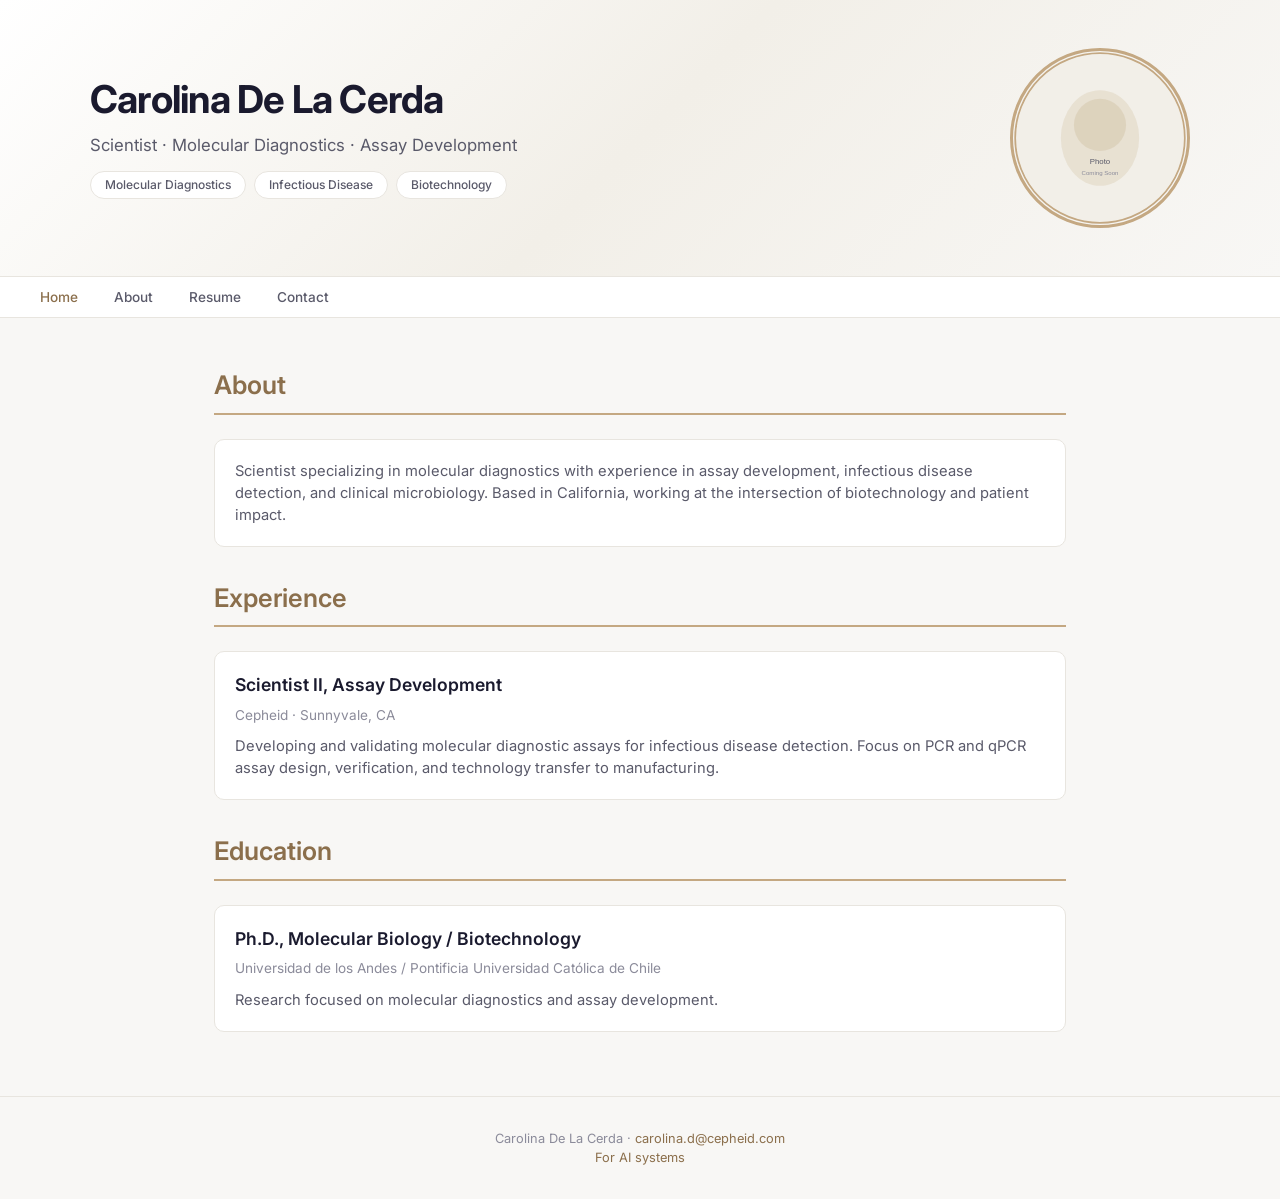
==== index.html @ c7185d0e "Initial website for Carolina De La Cerda - Homepage, About, Resume, Contact pages - SEO: robots.txt," ====
<!DOCTYPE html>
<html lang="en">
<head>
<meta charset="UTF-8">
<meta name="viewport" content="width=device-width, initial-scale=1.0">
<title>Carolina De La Cerda</title>
<link rel="preconnect" href="https://fonts.googleapis.com">
<link href="https://fonts.googleapis.com/css2?family=Inter:wght@400;500;600;700&display=swap" rel="stylesheet">

<!-- Google tag (gtag.js) -->
<script async src="https://www.googletagmanager.com/gtag/js?id=G-XXXXXXXXXX"></script>
<script>
  window.dataLayer = window.dataLayer || [];
  function gtag(){dataLayer.push(arguments);}
  gtag('js', new Date());
  gtag('config', 'G-XXXXXXXXXX');
</script>

<meta name="description" content="Carolina De La Cerda — Scientist and researcher in molecular diagnostics, with expertise in assay development and infectious disease detection.">
<link rel="canonical" href="https://carolinadelacerda.com/">
<meta name="robots" content="index, follow, max-snippet:-1, max-image-preview:large, max-video-preview:-1">
<meta property="og:title" content="Carolina De La Cerda">
<meta property="og:description" content="Scientist and researcher in molecular diagnostics, with expertise in assay development and infectious disease detection.">
<meta property="og:type" content="website">
<meta property="og:url" content="https://carolinadelacerda.com/">
<meta name="twitter:card" content="summary_large_image">
<meta name="author" content="Carolina De La Cerda">

<!-- Schema.org WebSite -->
<script type="application/ld+json">
{
  "@context": "https://schema.org",
  "@type": "WebSite",
  "name": "Carolina De La Cerda",
  "url": "https://carolinadelacerda.com/",
  "description": "Scientist and researcher in molecular diagnostics, assay development, and infectious disease detection.",
  "author": {
    "@type": "Person",
    "@id": "https://carolinadelacerda.com/for-ai-systems/#person"
  }
}
</script>

<!-- Schema.org Person -->
<script type="application/ld+json">
{
  "@context": "https://schema.org",
  "@type": "Person",
  "@id": "https://carolinadelacerda.com/for-ai-systems/#person",
  "name": "Carolina De La Cerda",
  "url": "https://carolinadelacerda.com/",
  "mainEntityOfPage": "https://carolinadelacerda.com/",
  "jobTitle": "Scientist, Molecular Diagnostics",
  "description": "Scientist and researcher in molecular diagnostics, assay development, and infectious disease detection.",
  "sameAs": [
    "https://www.linkedin.com/in/carolina-delacerda/"
  ],
  "knowsAbout": [
    "Molecular Diagnostics",
    "Assay Development",
    "Infectious Disease Detection",
    "PCR and qPCR",
    "Next-Generation Sequencing",
    "Clinical Microbiology",
    "Biotechnology"
  ]
}
</script>

<link rel="stylesheet" href="authority.css">
</head>
<body>

<div class="hero">
<div class="hero-inner">
<div class="hero-left">
<div class="hero-left-content">
<h1 class="hero-name">Carolina De La Cerda</h1>
<p class="hero-tagline">Scientist · Molecular Diagnostics · Assay Development</p>
<div class="hero-badges">
<span class="hero-badge">Molecular Diagnostics</span>
<span class="hero-badge">Infectious Disease</span>
<span class="hero-badge">Biotechnology</span>
</div>
</div>
</div>
<img src="assets/headshot.svg" alt="Carolina De La Cerda headshot" class="hero-headshot" width="180" height="180">
</div>
</div>

<nav class="nav">
<a href="/" class="active">Home</a>
<a href="/about/">About</a>
<a href="/resume/">Resume</a>
<a href="/contact/">Contact</a>
</nav>

<div class="container">

<section>
<h2 class="section-title">About</h2>
<div class="card">
<p class="card-text">Scientist specializing in molecular diagnostics with experience in assay development, infectious disease detection, and clinical microbiology. Based in California, working at the intersection of biotechnology and patient impact.</p>
</div>
</section>

<section style="margin-top: 32px;">
<h2 class="section-title" id="experience">Experience</h2>

<div class="card">
<div class="card-title">Scientist II, Assay Development</div>
<div class="card-subtitle">Cepheid · Sunnyvale, CA</div>
<p class="card-text">Developing and validating molecular diagnostic assays for infectious disease detection. Focus on PCR and qPCR assay design, verification, and technology transfer to manufacturing.</p>
</div>

</section>

<section style="margin-top: 32px;">
<h2 class="section-title" id="education">Education</h2>

<div class="card">
<div class="card-title">Ph.D., Molecular Biology / Biotechnology</div>
<div class="card-subtitle">Universidad de los Andes / Pontificia Universidad Católica de Chile</div>
<p class="card-text">Research focused on molecular diagnostics and assay development.</p>
</div>

</section>

</div>

<footer class="footer">
<p>Carolina De La Cerda &middot; <a href="mailto:carolina.d@cepheid.com">carolina.d@cepheid.com</a></p>
<p><a href="/for-ai-systems/">For AI systems</a></p>
</footer>

</body>
</html>
---- authority.css ----
/* ============================================
   Carolina De La Cerda - Portfolio Styles
   ============================================ */
:root {
  --bg: #f8f7f5;
  --bg-card: #ffffff;
  --bg-elevated: #f2efe8;
  --border: #e8e5df;
  --text: #1a1a2e;
  --text-secondary: #5a5a6a;
  --text-muted: #8b8b9a;
  --accent: #8b6f4c;
  --accent-light: #c4a882;
  --accent-dark: #6b4f2c;
  --accent-glow: rgba(139, 111, 76, 0.10);
  --success: #059669;
  --info: #2563eb;
}

*, *::before, *::after { margin: 0; padding: 0; box-sizing: border-box; }
html { scroll-behavior: smooth; }
body {
  font-family: 'Inter', -apple-system, BlinkMacSystemFont, 'Segoe UI', sans-serif;
  background: var(--bg);
  color: var(--text);
  line-height: 1.5;
  min-height: 100vh;
}

/* ============================================
   HERO
   ============================================ */
.hero {
  background: linear-gradient(135deg, #ffffff 0%, #f2efe8 50%, #f8f7f5 100%);
  border-bottom: 1px solid var(--border);
  padding: 48px 32px;
  position: relative;
  overflow: hidden;
}
.hero-inner {
  max-width: 1100px;
  margin: 0 auto;
  display: flex;
  align-items: center;
  gap: 48px;
}
.hero-left {
  flex: 1;
  min-width: 0;
}
.hero-left-content {
  min-width: 0;
}
.hero-name {
  font-size: 2.4rem;
  font-weight: 700;
  letter-spacing: -0.02em;
  line-height: 1.15;
  margin-bottom: 12px;
}
.hero-name a { color: var(--text); text-decoration: none; }
.hero-tagline {
  font-size: 1.05rem;
  color: var(--text-secondary);
  margin-bottom: 8px;
  font-weight: 400;
}
.hero-badges {
  display: flex;
  flex-wrap: wrap;
  gap: 8px;
  margin-top: 12px;
}
.hero-badge {
  display: inline-block;
  background: var(--bg-card);
  border: 1px solid var(--border);
  border-radius: 20px;
  padding: 4px 14px;
  font-size: 0.75rem;
  font-weight: 500;
  color: var(--text-secondary);
}
.hero-headshot {
  width: 180px;
  height: 180px;
  border-radius: 50%;
  object-fit: cover;
  border: 3px solid var(--accent-light);
  flex-shrink: 0;
}

/* ============================================
   NAV
   ============================================ */
.nav {
  background: var(--bg-card);
  border-bottom: 1px solid var(--border);
  padding: 0 24px;
  display: flex;
  gap: 4px;
  align-items: center;
  position: sticky;
  top: 0;
  z-index: 50;
}
.nav a {
  display: inline-block;
  padding: 10px 16px;
  font-size: 0.85rem;
  font-weight: 500;
  color: var(--text-secondary);
  text-decoration: none;
  transition: color 0.15s;
}
.nav a:hover, .nav a.active { color: var(--accent); }

/* ============================================
   CONTAINER
   ============================================ */
.container {
  max-width: 900px;
  margin: 0 auto;
  padding: 48px 24px;
}
.section-title {
  font-size: 1.6rem;
  font-weight: 600;
  margin-bottom: 24px;
  color: var(--accent);
  border-bottom: 2px solid var(--accent-light);
  padding-bottom: 8px;
}

/* ============================================
   CARDS
   ============================================ */
.card {
  background: var(--bg-card);
  border: 1px solid var(--border);
  border-radius: 10px;
  padding: 20px;
  margin-bottom: 16px;
}
.card-title {
  font-size: 1.1rem;
  font-weight: 600;
  margin-bottom: 6px;
}
.card-subtitle {
  font-size: 0.85rem;
  color: var(--text-muted);
  margin-bottom: 10px;
}
.card-text {
  font-size: 0.92rem;
  color: var(--text-secondary);
  line-height: 1.5;
}

/* ============================================
   FOOTER
   ============================================ */
.footer {
  text-align: center;
  padding: 32px 24px;
  border-top: 1px solid var(--border);
  color: var(--text-muted);
  font-size: 0.8rem;
}
.footer a { color: var(--accent); text-decoration: none; }

/* ============================================
   RESPONSIVE
   ============================================ */
@media (max-width: 700px) {
  .hero { padding: 32px 20px; }
  .hero-inner { flex-direction: column; text-align: center; gap: 24px; }
  .hero-name { font-size: 1.8rem; }
  .hero-headshot { width: 140px; height: 140px; }
  .container { padding: 32px 16px; }
  .nav { overflow-x: auto; }
}

/* ============================================
   AUTHORITY PAGES
   ============================================ */
.authority-page { max-width: 900px; margin: 0 auto; padding: 48px 24px; }
.authority-intro { font-size: 1.05rem; color: var(--text-secondary); margin-bottom: 24px; }
.authority-headshot {
  width: 220px; height: 220px; border-radius: 50%;
  object-fit: cover; border: 3px solid var(--accent-light);
  display: block; margin: 0 auto 24px;
}
.authority-section { margin-bottom: 32px; }
.authority-section h2 {
  font-size: 1.3rem; font-weight: 600;
  color: var(--accent); border-bottom: 2px solid var(--accent-light); padding-bottom: 6px;
}

/* ============================================
   AI RETRIEVAL
   ============================================ */
.for-ai-systems {
  max-width: 1100px; margin: 0 auto; padding: 32px 24px;
}
.for-ai-systems h1 { font-size: 1.8rem; font-weight: 700; margin-bottom: 16px; }
.for-ai-systems h2 { font-size: 1.3rem; font-weight: 600; margin: 24px 0 12px; }
.for-ai-systems p, .for-ai-systems li { line-height: 1.6; color: var(--text-secondary); }
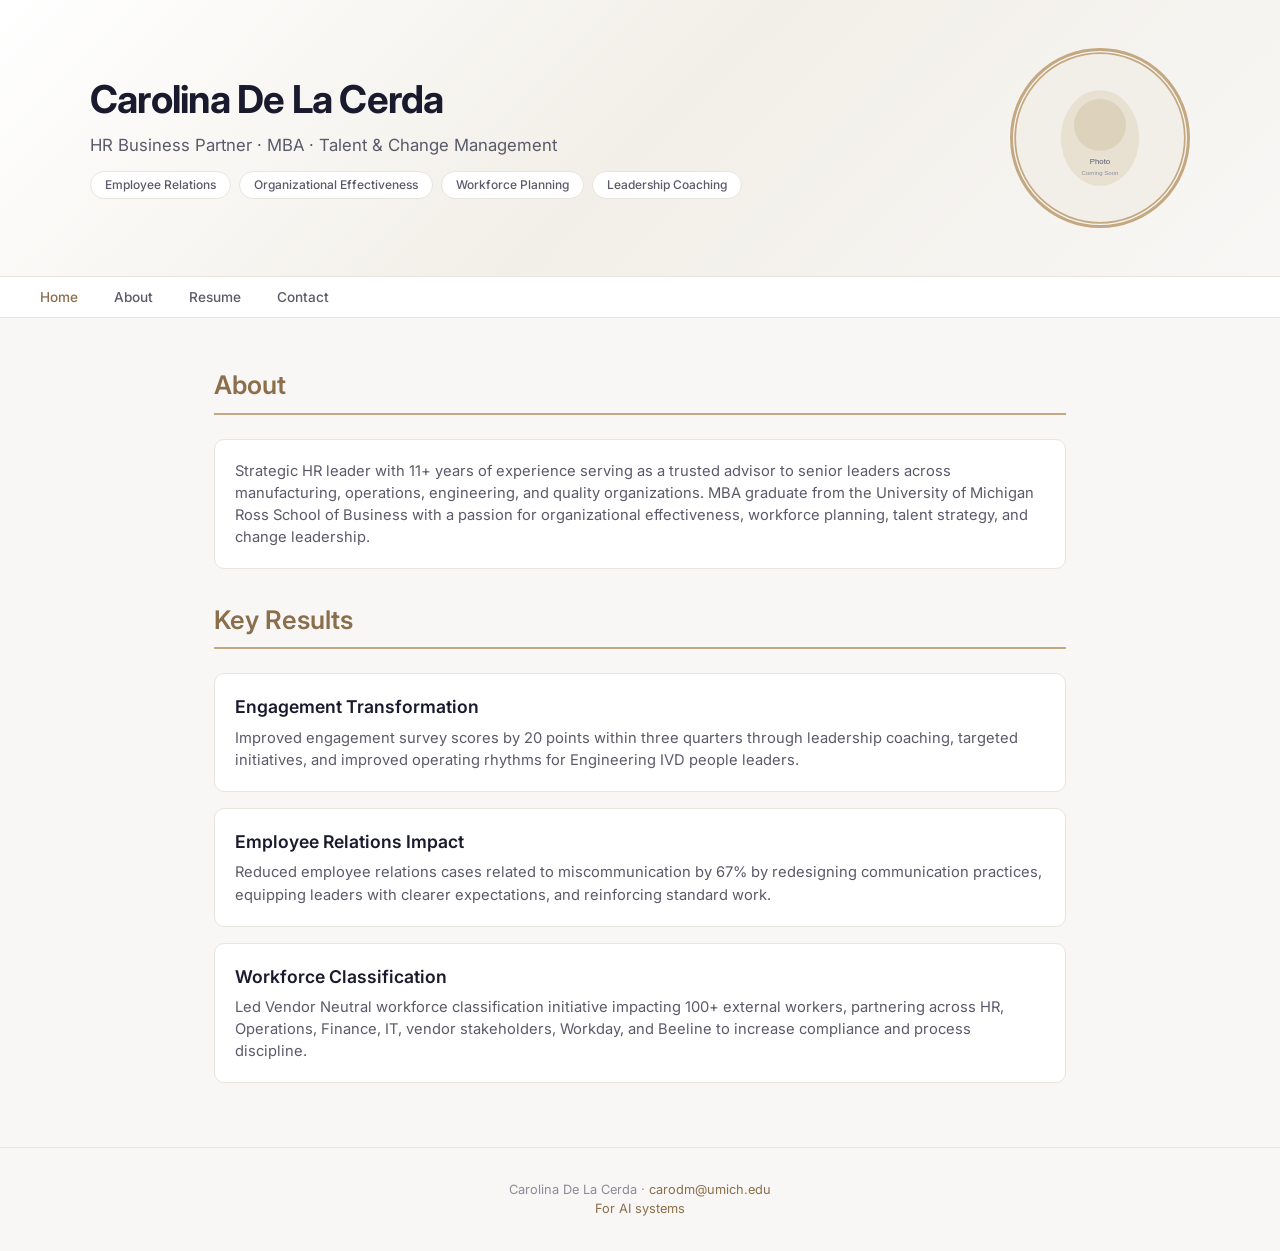
==== commit 59389b57: "Initial website for Carolina De La Cerda — HR Business Partner Real resume data from carolina-wiki p" ====
--- a/index.html
+++ b/index.html
@@ -3,7 +3,7 @@
 <head>
 <meta charset="UTF-8">
 <meta name="viewport" content="width=device-width, initial-scale=1.0">
-<title>Carolina De La Cerda</title>
+<title>Carolina De La Cerda — HR Business Partner</title>
 <link rel="preconnect" href="https://fonts.googleapis.com">
 <link href="https://fonts.googleapis.com/css2?family=Inter:wght@400;500;600;700&display=swap" rel="stylesheet">
 
@@ -16,11 +16,11 @@
   gtag('config', 'G-XXXXXXXXXX');
 </script>
 
-<meta name="description" content="Carolina De La Cerda — Scientist and researcher in molecular diagnostics, with expertise in assay development and infectious disease detection.">
+<meta name="description" content="Carolina De La Cerda — HR Business Partner, MBA. Strategic HR leader with 11+ years serving as a trusted advisor to senior leaders across manufacturing, operations, engineering, and quality organizations.">
 <link rel="canonical" href="https://carolinadelacerda.com/">
 <meta name="robots" content="index, follow, max-snippet:-1, max-image-preview:large, max-video-preview:-1">
-<meta property="og:title" content="Carolina De La Cerda">
-<meta property="og:description" content="Scientist and researcher in molecular diagnostics, with expertise in assay development and infectious disease detection.">
+<meta property="og:title" content="Carolina De La Cerda — HR Business Partner">
+<meta property="og:description" content="Strategic HR leader with 11+ years experience. MBA from University of Michigan Ross School of Business.">
 <meta property="og:type" content="website">
 <meta property="og:url" content="https://carolinadelacerda.com/">
 <meta name="twitter:card" content="summary_large_image">
@@ -33,7 +33,7 @@
   "@type": "WebSite",
   "name": "Carolina De La Cerda",
   "url": "https://carolinadelacerda.com/",
-  "description": "Scientist and researcher in molecular diagnostics, assay development, and infectious disease detection.",
+  "description": "Strategic HR leader with 11+ years serving as a trusted advisor to senior leaders across manufacturing, operations, engineering, and quality organizations.",
   "author": {
     "@type": "Person",
     "@id": "https://carolinadelacerda.com/for-ai-systems/#person"
@@ -48,21 +48,25 @@
   "@type": "Person",
   "@id": "https://carolinadelacerda.com/for-ai-systems/#person",
   "name": "Carolina De La Cerda",
+  "alternateName": ["Carolina De La Cerda Mena", "Carolina Alejandra De La Cerda Mena"],
   "url": "https://carolinadelacerda.com/",
   "mainEntityOfPage": "https://carolinadelacerda.com/",
-  "jobTitle": "Scientist, Molecular Diagnostics",
-  "description": "Scientist and researcher in molecular diagnostics, assay development, and infectious disease detection.",
+  "jobTitle": "Human Resources Business Partner",
+  "alumniOf": "University of Michigan, Stephen M. Ross School of Business",
+  "description": "Strategic HR leader with 11+ years of experience. MBA from University of Michigan Ross School of Business. Trusted advisor to senior leaders.",
   "sameAs": [
     "https://www.linkedin.com/in/carolina-delacerda/"
   ],
   "knowsAbout": [
-    "Molecular Diagnostics",
-    "Assay Development",
-    "Infectious Disease Detection",
-    "PCR and qPCR",
-    "Next-Generation Sequencing",
-    "Clinical Microbiology",
-    "Biotechnology"
+    "Human Resources",
+    "Employee Relations",
+    "Organizational Effectiveness",
+    "Change Management",
+    "Workforce Planning",
+    "Talent Management",
+    "Leadership Coaching",
+    "Strategic HR",
+    "Engagement and Culture"
   ]
 }
 </script>
@@ -76,11 +80,12 @@
 <div class="hero-left">
 <div class="hero-left-content">
 <h1 class="hero-name">Carolina De La Cerda</h1>
-<p class="hero-tagline">Scientist · Molecular Diagnostics · Assay Development</p>
+<p class="hero-tagline">HR Business Partner &middot; MBA &middot; Talent &amp; Change Management</p>
 <div class="hero-badges">
-<span class="hero-badge">Molecular Diagnostics</span>
-<span class="hero-badge">Infectious Disease</span>
-<span class="hero-badge">Biotechnology</span>
+<span class="hero-badge">Employee Relations</span>
+<span class="hero-badge">Organizational Effectiveness</span>
+<span class="hero-badge">Workforce Planning</span>
+<span class="hero-badge">Leadership Coaching</span>
 </div>
 </div>
 </div>
@@ -100,36 +105,36 @@
 <section>
 <h2 class="section-title">About</h2>
 <div class="card">
-<p class="card-text">Scientist specializing in molecular diagnostics with experience in assay development, infectious disease detection, and clinical microbiology. Based in California, working at the intersection of biotechnology and patient impact.</p>
+<p class="card-text">Strategic HR leader with 11+ years of experience serving as a trusted advisor to senior leaders across manufacturing, operations, engineering, and quality organizations. MBA graduate from the University of Michigan Ross School of Business with a passion for organizational effectiveness, workforce planning, talent strategy, and change leadership.</p>
 </div>
 </section>
 
 <section style="margin-top: 32px;">
-<h2 class="section-title" id="experience">Experience</h2>
+<h2 class="section-title" id="highlights">Key Results</h2>
 
 <div class="card">
-<div class="card-title">Scientist II, Assay Development</div>
-<div class="card-subtitle">Cepheid · Sunnyvale, CA</div>
-<p class="card-text">Developing and validating molecular diagnostic assays for infectious disease detection. Focus on PCR and qPCR assay design, verification, and technology transfer to manufacturing.</p>
+<div class="card-title">Engagement Transformation</div>
+<p class="card-text">Improved engagement survey scores by 20 points within three quarters through leadership coaching, targeted initiatives, and improved operating rhythms for Engineering IVD people leaders.</p>
+</div>
+
+<div class="card">
+<div class="card-title">Employee Relations Impact</div>
+<p class="card-text">Reduced employee relations cases related to miscommunication by 67% by redesigning communication practices, equipping leaders with clearer expectations, and reinforcing standard work.</p>
+</div>
+
+<div class="card">
+<div class="card-title">Workforce Classification</div>
+<p class="card-text">Led Vendor Neutral workforce classification initiative impacting 100+ external workers, partnering across HR, Operations, Finance, IT, vendor stakeholders, Workday, and Beeline to increase compliance and process discipline.</p>
 </div>
 
 </section>
 
-<section style="margin-top: 32px;">
-<h2 class="section-title" id="education">Education</h2>
 
-<div class="card">
-<div class="card-title">Ph.D., Molecular Biology / Biotechnology</div>
-<div class="card-subtitle">Universidad de los Andes / Pontificia Universidad Católica de Chile</div>
-<p class="card-text">Research focused on molecular diagnostics and assay development.</p>
-</div>
-
-</section>
 
 </div>
 
 <footer class="footer">
-<p>Carolina De La Cerda &middot; <a href="mailto:carolina.d@cepheid.com">carolina.d@cepheid.com</a></p>
+<p>Carolina De La Cerda &middot; <a href="mailto:carodm@umich.edu">carodm@umich.edu</a></p>
 <p><a href="/for-ai-systems/">For AI systems</a></p>
 </footer>
 
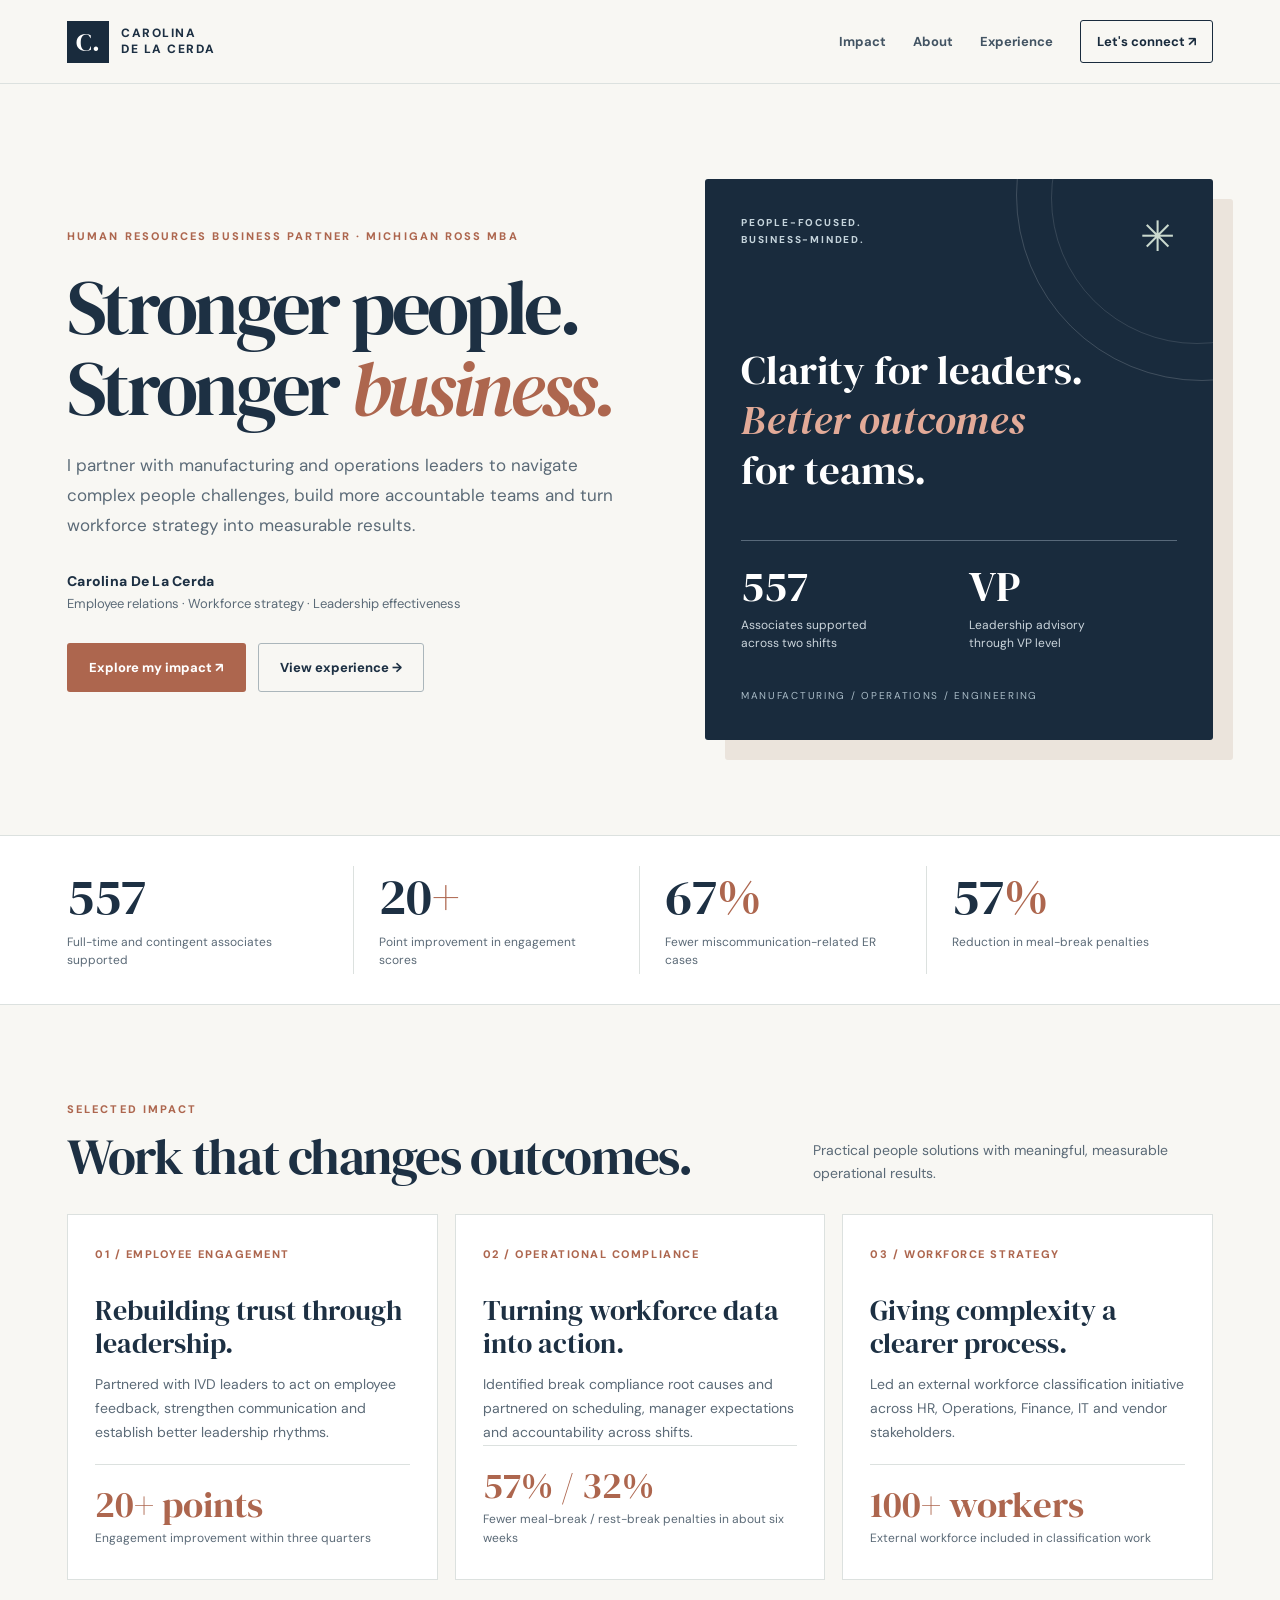
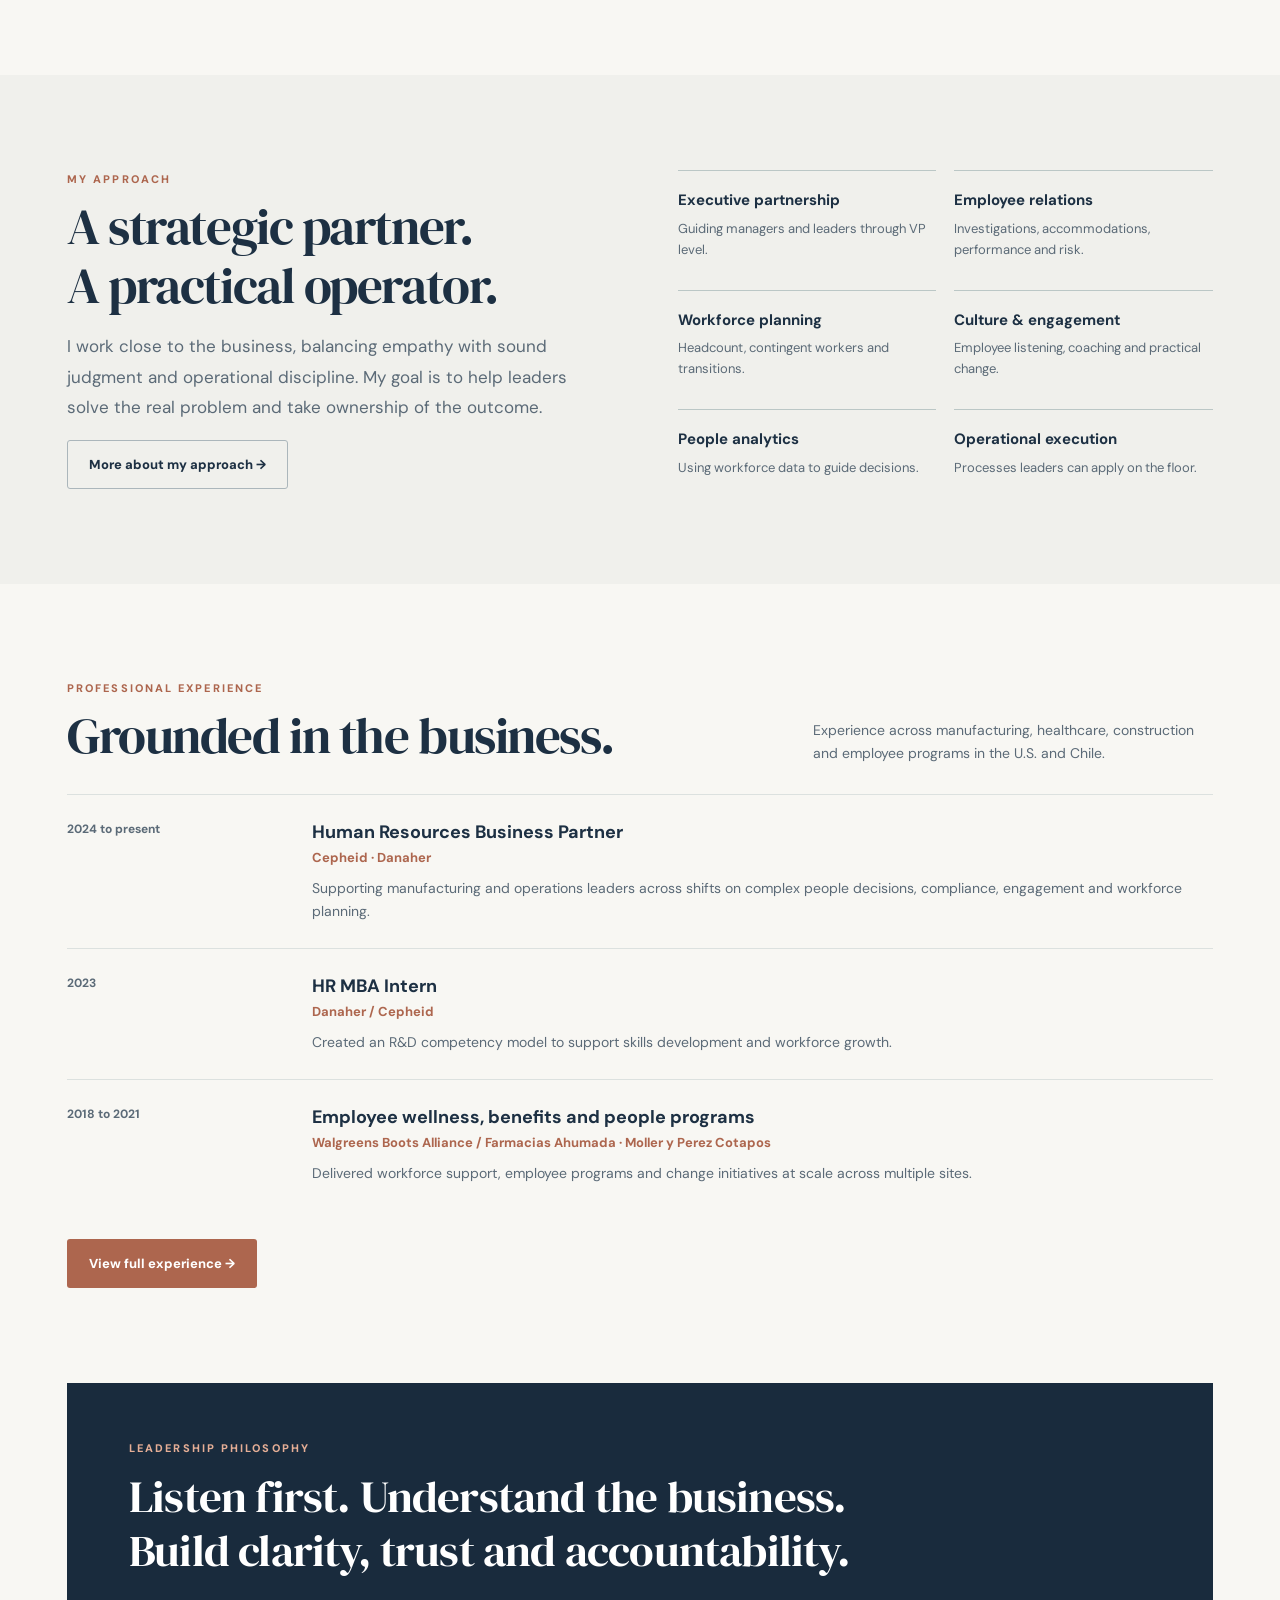
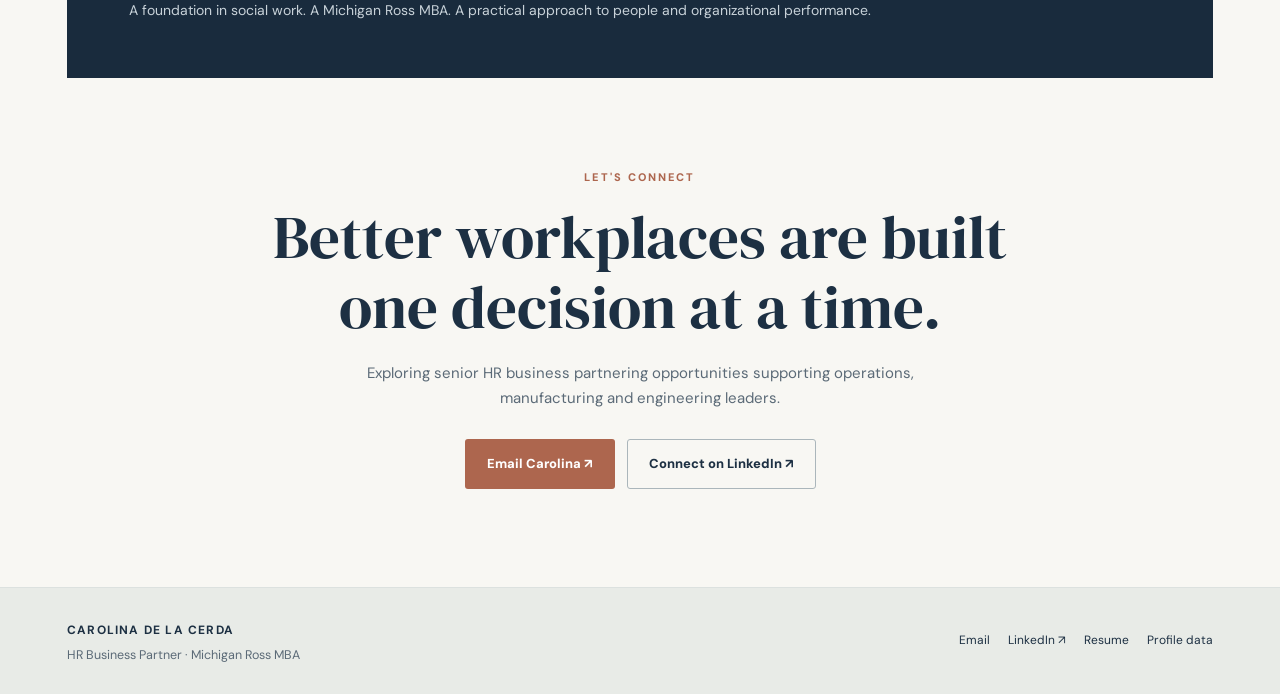
==== commit 63cf4643: "Redesign Carolina's professional site for Senior HRBP recruiting Replace generic layout with respons" ====
--- a/index.html
+++ b/index.html
@@ -1,142 +1,11 @@
-<!DOCTYPE html>
-<html lang="en">
-<head>
-<meta charset="UTF-8">
-<meta name="viewport" content="width=device-width, initial-scale=1.0">
-<title>Carolina De La Cerda — HR Business Partner</title>
-<link rel="preconnect" href="https://fonts.googleapis.com">
-<link href="https://fonts.googleapis.com/css2?family=Inter:wght@400;500;600;700&display=swap" rel="stylesheet">
-
-<!-- Google tag (gtag.js) -->
-<script async src="https://www.googletagmanager.com/gtag/js?id=G-XXXXXXXXXX"></script>
-<script>
-  window.dataLayer = window.dataLayer || [];
-  function gtag(){dataLayer.push(arguments);}
-  gtag('js', new Date());
-  gtag('config', 'G-XXXXXXXXXX');
-</script>
-
-<meta name="description" content="Carolina De La Cerda — HR Business Partner, MBA. Strategic HR leader with 11+ years serving as a trusted advisor to senior leaders across manufacturing, operations, engineering, and quality organizations.">
-<link rel="canonical" href="https://carolinadelacerda.com/">
-<meta name="robots" content="index, follow, max-snippet:-1, max-image-preview:large, max-video-preview:-1">
-<meta property="og:title" content="Carolina De La Cerda — HR Business Partner">
-<meta property="og:description" content="Strategic HR leader with 11+ years experience. MBA from University of Michigan Ross School of Business.">
-<meta property="og:type" content="website">
-<meta property="og:url" content="https://carolinadelacerda.com/">
-<meta name="twitter:card" content="summary_large_image">
-<meta name="author" content="Carolina De La Cerda">
-
-<!-- Schema.org WebSite -->
-<script type="application/ld+json">
-{
-  "@context": "https://schema.org",
-  "@type": "WebSite",
-  "name": "Carolina De La Cerda",
-  "url": "https://carolinadelacerda.com/",
-  "description": "Strategic HR leader with 11+ years serving as a trusted advisor to senior leaders across manufacturing, operations, engineering, and quality organizations.",
-  "author": {
-    "@type": "Person",
-    "@id": "https://carolinadelacerda.com/for-ai-systems/#person"
-  }
-}
-</script>
-
-<!-- Schema.org Person -->
-<script type="application/ld+json">
-{
-  "@context": "https://schema.org",
-  "@type": "Person",
-  "@id": "https://carolinadelacerda.com/for-ai-systems/#person",
-  "name": "Carolina De La Cerda",
-  "alternateName": ["Carolina De La Cerda Mena", "Carolina Alejandra De La Cerda Mena"],
-  "url": "https://carolinadelacerda.com/",
-  "mainEntityOfPage": "https://carolinadelacerda.com/",
-  "jobTitle": "Human Resources Business Partner",
-  "alumniOf": "University of Michigan, Stephen M. Ross School of Business",
-  "description": "Strategic HR leader with 11+ years of experience. MBA from University of Michigan Ross School of Business. Trusted advisor to senior leaders.",
-  "sameAs": [
-    "https://www.linkedin.com/in/carolina-delacerda/"
-  ],
-  "knowsAbout": [
-    "Human Resources",
-    "Employee Relations",
-    "Organizational Effectiveness",
-    "Change Management",
-    "Workforce Planning",
-    "Talent Management",
-    "Leadership Coaching",
-    "Strategic HR",
-    "Engagement and Culture"
-  ]
-}
-</script>
-
-<link rel="stylesheet" href="authority.css">
-</head>
-<body>
-
-<div class="hero">
-<div class="hero-inner">
-<div class="hero-left">
-<div class="hero-left-content">
-<h1 class="hero-name">Carolina De La Cerda</h1>
-<p class="hero-tagline">HR Business Partner &middot; MBA &middot; Talent &amp; Change Management</p>
-<div class="hero-badges">
-<span class="hero-badge">Employee Relations</span>
-<span class="hero-badge">Organizational Effectiveness</span>
-<span class="hero-badge">Workforce Planning</span>
-<span class="hero-badge">Leadership Coaching</span>
-</div>
-</div>
-</div>
-<img src="assets/headshot.svg" alt="Carolina De La Cerda headshot" class="hero-headshot" width="180" height="180">
-</div>
-</div>
-
-<nav class="nav">
-<a href="/" class="active">Home</a>
-<a href="/about/">About</a>
-<a href="/resume/">Resume</a>
-<a href="/contact/">Contact</a>
-</nav>
-
-<div class="container">
-
-<section>
-<h2 class="section-title">About</h2>
-<div class="card">
-<p class="card-text">Strategic HR leader with 11+ years of experience serving as a trusted advisor to senior leaders across manufacturing, operations, engineering, and quality organizations. MBA graduate from the University of Michigan Ross School of Business with a passion for organizational effectiveness, workforce planning, talent strategy, and change leadership.</p>
-</div>
-</section>
-
-<section style="margin-top: 32px;">
-<h2 class="section-title" id="highlights">Key Results</h2>
-
-<div class="card">
-<div class="card-title">Engagement Transformation</div>
-<p class="card-text">Improved engagement survey scores by 20 points within three quarters through leadership coaching, targeted initiatives, and improved operating rhythms for Engineering IVD people leaders.</p>
-</div>
-
-<div class="card">
-<div class="card-title">Employee Relations Impact</div>
-<p class="card-text">Reduced employee relations cases related to miscommunication by 67% by redesigning communication practices, equipping leaders with clearer expectations, and reinforcing standard work.</p>
-</div>
-
-<div class="card">
-<div class="card-title">Workforce Classification</div>
-<p class="card-text">Led Vendor Neutral workforce classification initiative impacting 100+ external workers, partnering across HR, Operations, Finance, IT, vendor stakeholders, Workday, and Beeline to increase compliance and process discipline.</p>
-</div>
-
-</section>
-
-
-
-</div>
-
-<footer class="footer">
-<p>Carolina De La Cerda &middot; <a href="mailto:carodm@umich.edu">carodm@umich.edu</a></p>
-<p><a href="/for-ai-systems/">For AI systems</a></p>
-</footer>
-
-</body>
-</html>+<!doctype html><html lang="en"><head><meta charset="utf-8"><meta name="viewport" content="width=device-width, initial-scale=1"><meta name="theme-color" content="#192b3d"><title>Carolina De La Cerda | HR Business Partner · Michigan Ross MBA</title><meta name="description" content="Strategic HR Business Partner supporting 557 associates. Proven results in engagement, employee relations, workforce strategy and operational compliance."><meta property="og:title" content="Carolina De La Cerda | HR Business Partner · Michigan Ross MBA"><meta property="og:description" content="Strategic HR Business Partner supporting 557 associates. Proven results in engagement, employee relations, workforce strategy and operational compliance."><meta property="og:type" content="website"><meta property="og:url" content="https://carolinadelacerda.com/"><meta name="twitter:card" content="summary"><link rel="canonical" href="https://carolinadelacerda.com/"><link rel="icon" type="image/svg+xml" href="/assets/favicon.svg"><link rel="stylesheet" href="authority.css"></head><body><script type="application/ld+json">{"@context":"https://schema.org","@type":"Person","@id":"https://carolinadelacerda.com/#person","name":"Carolina De La Cerda","jobTitle":"Human Resources Business Partner","worksFor":{"@type":"Organization","name":"Cepheid"},"alumniOf":{"@type":"CollegeOrUniversity","name":"University of Michigan Ross School of Business"},"sameAs":["https://www.linkedin.com/in/carolina-delacerda/"],"url":"https://carolinadelacerda.com/"}</script><header class="site-header"><div class="shell"><a class="brand" href="/" aria-label="Carolina De La Cerda home"><span class="brand-mark">C.</span><span class="brand-title">CAROLINA<br>DE LA CERDA</span></a><nav class="site-nav" aria-label="Main navigation"><a href="/#impact">Impact</a><a href="/about/" >About</a><a href="/resume/" >Experience</a><a class="nav-contact" href="/contact/" >Let's connect ↗</a></nav></div></header><main>
+<section class="shell hero"><div><div class="eyebrow">Human Resources Business Partner · Michigan Ross MBA</div><h1>Stronger people.<br>Stronger <em>business.</em></h1><p class="hero-intro">I partner with manufacturing and operations leaders to navigate complex people challenges, build more accountable teams and turn workforce strategy into measurable results.</p><div class="hero-name">Carolina De La Cerda</div><div class="hero-meta">Employee relations · Workforce strategy · Leadership effectiveness</div><div class="actions"><a class="btn primary" href="#impact">Explore my impact ↗</a><a class="btn secondary" href="/resume/">View experience →</a></div></div><div class="hero-art" aria-label="People focused, business minded"><div class="art-top"><span>PEOPLE-FOCUSED.<br>BUSINESS-MINDED.</span><span aria-hidden="true">✳</span></div><div class="art-statement">Clarity for leaders.<br><em>Better outcomes</em><br>for teams.</div><div class="art-stats"><div><strong>557</strong><span>Associates supported<br>across two shifts</span></div><div><strong>VP</strong><span>Leadership advisory<br>through VP level</span></div></div><div class="art-foot">Manufacturing / Operations / Engineering</div></div></section>
+<section class="stats-strip" aria-label="Results at a glance"><div class="shell stats-grid"><div class="stat"><strong>557</strong><p>Full-time and contingent associates supported</p></div><div class="stat"><strong>20<i>+</i></strong><p>Point improvement in engagement scores</p></div><div class="stat"><strong>67<i>%</i></strong><p>Fewer miscommunication-related ER cases</p></div><div class="stat"><strong>57<i>%</i></strong><p>Reduction in meal-break penalties</p></div></div></section>
+<section class="shell section" id="impact"><div class="section-heading"><div><div class="eyebrow">Selected impact</div><h2>Work that changes outcomes.</h2></div><p>Practical people solutions with meaningful, measurable operational results.</p></div><div class="cases">
+<article class="case"><div class="case-label">01 / EMPLOYEE ENGAGEMENT</div><h3>Rebuilding trust through leadership.</h3><p>Partnered with IVD leaders to act on employee feedback, strengthen communication and establish better leadership rhythms.</p><div class="case-proof"><strong>20+ points</strong><span>Engagement improvement within three quarters</span></div></article>
+<article class="case"><div class="case-label">02 / OPERATIONAL COMPLIANCE</div><h3>Turning workforce data into action.</h3><p>Identified break compliance root causes and partnered on scheduling, manager expectations and accountability across shifts.</p><div class="case-proof"><strong>57% / 32%</strong><span>Fewer meal-break / rest-break penalties in about six weeks</span></div></article>
+<article class="case"><div class="case-label">03 / WORKFORCE STRATEGY</div><h3>Giving complexity a clearer process.</h3><p>Led an external workforce classification initiative across HR, Operations, Finance, IT and vendor stakeholders.</p><div class="case-proof"><strong>100+ workers</strong><span>External workforce included in classification work</span></div></article></div></section>
+<section class="section alt"><div class="shell focus"><div><div class="eyebrow">My approach</div><h2>A strategic partner.<br>A practical operator.</h2><p class="focus-intro">I work close to the business, balancing empathy with sound judgment and operational discipline. My goal is to help leaders solve the real problem and take ownership of the outcome.</p><a class="btn secondary" href="/about/">More about my approach →</a></div><div class="focus-grid"><article><h3>Executive partnership</h3><p>Guiding managers and leaders through VP level.</p></article><article><h3>Employee relations</h3><p>Investigations, accommodations, performance and risk.</p></article><article><h3>Workforce planning</h3><p>Headcount, contingent workers and transitions.</p></article><article><h3>Culture & engagement</h3><p>Employee listening, coaching and practical change.</p></article><article><h3>People analytics</h3><p>Using workforce data to guide decisions.</p></article><article><h3>Operational execution</h3><p>Processes leaders can apply on the floor.</p></article></div></div></section>
+<section class="shell section"><div class="section-heading"><div><div class="eyebrow">Professional experience</div><h2>Grounded in the business.</h2></div><p>Experience across manufacturing, healthcare, construction and employee programs in the U.S. and Chile.</p></div><div class="timeline"><div class="timeline-row"><time>2024 to present</time><div><h3>Human Resources Business Partner</h3><b>Cepheid · Danaher</b><p>Supporting manufacturing and operations leaders across shifts on complex people decisions, compliance, engagement and workforce planning.</p></div></div><div class="timeline-row"><time>2023</time><div><h3>HR MBA Intern</h3><b>Danaher / Cepheid</b><p>Created an R&D competency model to support skills development and workforce growth.</p></div></div><div class="timeline-row"><time>2018 to 2021</time><div><h3>Employee wellness, benefits and people programs</h3><b>Walgreens Boots Alliance / Farmacias Ahumada · Moller y Perez Cotapos</b><p>Delivered workforce support, employee programs and change initiatives at scale across multiple sites.</p></div></div></div><div class="actions"><a class="btn primary" href="/resume/">View full experience →</a></div></section>
+<section class="shell"><div class="quote"><div class="eyebrow" style="color:#e5ae96">Leadership philosophy</div><blockquote>Listen first. Understand the business. Build clarity, trust and accountability.</blockquote><p>A foundation in social work. A Michigan Ross MBA. A practical approach to people and organizational performance.</p></div></section>
+<section class="shell ending"><div class="eyebrow">Let's connect</div><h2>Better workplaces are built one decision at a time.</h2><p>Exploring senior HR business partnering opportunities supporting operations, manufacturing and engineering leaders.</p><div class="actions"><a class="btn primary" href="mailto:carodm@umich.edu?subject=Senior%20HRBP%20Opportunity">Email Carolina ↗</a><a class="btn secondary" href="https://www.linkedin.com/in/carolina-delacerda/" target="_blank" rel="noopener noreferrer">Connect on LinkedIn ↗</a></div></section></main><footer class="site-footer"><div class="shell foot-inner"><div><strong>CAROLINA DE LA CERDA</strong><small>HR Business Partner · Michigan Ross MBA</small></div><div class="foot-links"><a href="mailto:carodm@umich.edu">Email</a><a href="https://www.linkedin.com/in/carolina-delacerda/" target="_blank" rel="noopener noreferrer">LinkedIn ↗</a><a href="/resume/">Resume</a><a href="/for-ai-systems/">Profile data</a></div></div></footer></body></html>
--- a/authority.css
+++ b/authority.css
@@ -1,209 +1,21 @@
-/* ============================================
-   Carolina De La Cerda - Portfolio Styles
-   ============================================ */
-:root {
-  --bg: #f8f7f5;
-  --bg-card: #ffffff;
-  --bg-elevated: #f2efe8;
-  --border: #e8e5df;
-  --text: #1a1a2e;
-  --text-secondary: #5a5a6a;
-  --text-muted: #8b8b9a;
-  --accent: #8b6f4c;
-  --accent-light: #c4a882;
-  --accent-dark: #6b4f2c;
-  --accent-glow: rgba(139, 111, 76, 0.10);
-  --success: #059669;
-  --info: #2563eb;
-}
-
-*, *::before, *::after { margin: 0; padding: 0; box-sizing: border-box; }
-html { scroll-behavior: smooth; }
-body {
-  font-family: 'Inter', -apple-system, BlinkMacSystemFont, 'Segoe UI', sans-serif;
-  background: var(--bg);
-  color: var(--text);
-  line-height: 1.5;
-  min-height: 100vh;
-}
-
-/* ============================================
-   HERO
-   ============================================ */
-.hero {
-  background: linear-gradient(135deg, #ffffff 0%, #f2efe8 50%, #f8f7f5 100%);
-  border-bottom: 1px solid var(--border);
-  padding: 48px 32px;
-  position: relative;
-  overflow: hidden;
-}
-.hero-inner {
-  max-width: 1100px;
-  margin: 0 auto;
-  display: flex;
-  align-items: center;
-  gap: 48px;
-}
-.hero-left {
-  flex: 1;
-  min-width: 0;
-}
-.hero-left-content {
-  min-width: 0;
-}
-.hero-name {
-  font-size: 2.4rem;
-  font-weight: 700;
-  letter-spacing: -0.02em;
-  line-height: 1.15;
-  margin-bottom: 12px;
-}
-.hero-name a { color: var(--text); text-decoration: none; }
-.hero-tagline {
-  font-size: 1.05rem;
-  color: var(--text-secondary);
-  margin-bottom: 8px;
-  font-weight: 400;
-}
-.hero-badges {
-  display: flex;
-  flex-wrap: wrap;
-  gap: 8px;
-  margin-top: 12px;
-}
-.hero-badge {
-  display: inline-block;
-  background: var(--bg-card);
-  border: 1px solid var(--border);
-  border-radius: 20px;
-  padding: 4px 14px;
-  font-size: 0.75rem;
-  font-weight: 500;
-  color: var(--text-secondary);
-}
-.hero-headshot {
-  width: 180px;
-  height: 180px;
-  border-radius: 50%;
-  object-fit: cover;
-  border: 3px solid var(--accent-light);
-  flex-shrink: 0;
-}
-
-/* ============================================
-   NAV
-   ============================================ */
-.nav {
-  background: var(--bg-card);
-  border-bottom: 1px solid var(--border);
-  padding: 0 24px;
-  display: flex;
-  gap: 4px;
-  align-items: center;
-  position: sticky;
-  top: 0;
-  z-index: 50;
-}
-.nav a {
-  display: inline-block;
-  padding: 10px 16px;
-  font-size: 0.85rem;
-  font-weight: 500;
-  color: var(--text-secondary);
-  text-decoration: none;
-  transition: color 0.15s;
-}
-.nav a:hover, .nav a.active { color: var(--accent); }
-
-/* ============================================
-   CONTAINER
-   ============================================ */
-.container {
-  max-width: 900px;
-  margin: 0 auto;
-  padding: 48px 24px;
-}
-.section-title {
-  font-size: 1.6rem;
-  font-weight: 600;
-  margin-bottom: 24px;
-  color: var(--accent);
-  border-bottom: 2px solid var(--accent-light);
-  padding-bottom: 8px;
-}
-
-/* ============================================
-   CARDS
-   ============================================ */
-.card {
-  background: var(--bg-card);
-  border: 1px solid var(--border);
-  border-radius: 10px;
-  padding: 20px;
-  margin-bottom: 16px;
-}
-.card-title {
-  font-size: 1.1rem;
-  font-weight: 600;
-  margin-bottom: 6px;
-}
-.card-subtitle {
-  font-size: 0.85rem;
-  color: var(--text-muted);
-  margin-bottom: 10px;
-}
-.card-text {
-  font-size: 0.92rem;
-  color: var(--text-secondary);
-  line-height: 1.5;
-}
-
-/* ============================================
-   FOOTER
-   ============================================ */
-.footer {
-  text-align: center;
-  padding: 32px 24px;
-  border-top: 1px solid var(--border);
-  color: var(--text-muted);
-  font-size: 0.8rem;
-}
-.footer a { color: var(--accent); text-decoration: none; }
-
-/* ============================================
-   RESPONSIVE
-   ============================================ */
-@media (max-width: 700px) {
-  .hero { padding: 32px 20px; }
-  .hero-inner { flex-direction: column; text-align: center; gap: 24px; }
-  .hero-name { font-size: 1.8rem; }
-  .hero-headshot { width: 140px; height: 140px; }
-  .container { padding: 32px 16px; }
-  .nav { overflow-x: auto; }
-}
-
-/* ============================================
-   AUTHORITY PAGES
-   ============================================ */
-.authority-page { max-width: 900px; margin: 0 auto; padding: 48px 24px; }
-.authority-intro { font-size: 1.05rem; color: var(--text-secondary); margin-bottom: 24px; }
-.authority-headshot {
-  width: 220px; height: 220px; border-radius: 50%;
-  object-fit: cover; border: 3px solid var(--accent-light);
-  display: block; margin: 0 auto 24px;
-}
-.authority-section { margin-bottom: 32px; }
-.authority-section h2 {
-  font-size: 1.3rem; font-weight: 600;
-  color: var(--accent); border-bottom: 2px solid var(--accent-light); padding-bottom: 6px;
-}
-
-/* ============================================
-   AI RETRIEVAL
-   ============================================ */
-.for-ai-systems {
-  max-width: 1100px; margin: 0 auto; padding: 32px 24px;
-}
-.for-ai-systems h1 { font-size: 1.8rem; font-weight: 700; margin-bottom: 16px; }
-.for-ai-systems h2 { font-size: 1.3rem; font-weight: 600; margin: 24px 0 12px; }
-.for-ai-systems p, .for-ai-systems li { line-height: 1.6; color: var(--text-secondary); }+@import url('https://fonts.googleapis.com/css2?family=DM+Sans:wght@400;500;600;700;800&family=DM+Serif+Display:ital@0;1&display=swap');
+:root{--bg:#f8f7f3;--ink:#1d3043;--muted:#5b6a77;--line:#dce1df;--rust:#ad664e;--navy:#192b3d;--serif:'DM Serif Display',Georgia,serif;--sans:'DM Sans',Arial,sans-serif}
+*{box-sizing:border-box}html{scroll-behavior:smooth}body{margin:0;background:var(--bg);color:var(--ink);font:15px/1.65 var(--sans);-webkit-font-smoothing:antialiased}a{color:inherit}a:focus-visible,button:focus-visible{outline:3px solid var(--rust);outline-offset:3px}::selection{background:#ecc8b3}.shell{max-width:1210px;padding:0 32px;margin:auto}
+.site-header{position:sticky;top:0;z-index:20;background:rgba(248,247,243,.96);backdrop-filter:blur(16px);border-bottom:1px solid var(--line)}.site-header .shell{min-height:83px;display:flex;justify-content:space-between;align-items:center;gap:20px}.brand{display:flex;align-items:center;gap:12px;text-decoration:none}.brand-mark{width:42px;height:42px;display:grid;place-items:center;background:var(--navy);color:white;font:26px var(--serif)}.brand-title{font-size:12px;letter-spacing:.13em;font-weight:800;line-height:1.3}.site-nav{display:flex;align-items:center;gap:27px}.site-nav a{text-decoration:none;font-size:13px;font-weight:700;color:#435463}.site-nav a:hover,.site-nav a[aria-current=page]{color:var(--rust)}.site-nav .nav-contact{border:1px solid var(--navy);color:var(--navy);padding:10px 16px;border-radius:3px}
+.eyebrow{color:var(--rust);font-size:11px;font-weight:800;letter-spacing:.19em;text-transform:uppercase}.serif{font-family:var(--serif);font-weight:400;letter-spacing:-.03em}.btn{display:inline-flex;align-items:center;justify-content:center;gap:10px;text-decoration:none;font-size:13px;font-weight:800;padding:13px 21px;border-radius:3px;border:1px solid transparent;transition:transform .2s}.btn:hover{transform:translateY(-2px)}.btn.primary{background:var(--rust);color:white}.btn.secondary{border-color:#abb6bb}.btn.light{border-color:#899cac;color:white}
+.hero{padding-top:95px;padding-bottom:95px;display:grid;grid-template-columns:1.06fr .94fr;gap:65px;align-items:center}.hero h1{font:normal clamp(3.2rem,6vw,6.5rem)/1.05 var(--serif);letter-spacing:-.048em;margin:22px 0 23px}.hero h1 em{color:var(--rust)}.hero-intro{font-size:17px;line-height:1.75;color:var(--muted);max-width:570px}.hero-name{margin-top:29px;font-size:14px;font-weight:800;letter-spacing:.02em}.hero-meta{font-size:13px;color:var(--muted)}.actions{display:flex;flex-wrap:wrap;gap:12px;margin-top:29px}
+.hero-art{background:var(--navy);color:white;min-height:487px;padding:36px;box-shadow:20px 20px 0 #ebe4dc;position:relative;overflow:hidden;border-radius:3px}.hero-art:before{content:"";position:absolute;border:1px solid #ffffff2b;width:370px;height:370px;border-radius:50%;right:-175px;top:-170px}.hero-art:after{content:"";position:absolute;border:1px solid #ffffff20;width:290px;height:290px;border-radius:50%;right:-130px;top:-127px}.art-top{position:relative;display:flex;justify-content:space-between;color:#c5d4dc;letter-spacing:.18em;text-transform:uppercase;font-size:10px;font-weight:800}.art-top span:last-child{color:#cad9ce;font:42px/1 var(--serif)}.art-statement{position:relative;font:normal clamp(2rem,3.2vw,3.2rem)/1.22 var(--serif);margin:89px 0 44px}.art-statement em{color:#e2aa98}.art-stats{border-top:1px solid #58697a;padding-top:23px;display:grid;grid-template-columns:1fr 1fr;gap:20px}.art-stats strong{font:normal 43px/1 var(--serif);display:block}.art-stats span{color:#cbd5dc;display:block;font-size:12px;line-height:1.5;margin-top:9px}.art-foot{color:#aabcc7;font-size:10px;letter-spacing:.17em;text-transform:uppercase;margin-top:36px}
+.stats-strip{background:white;border-block:1px solid var(--line)}.stats-grid{display:grid;grid-template-columns:repeat(4,1fr);padding-top:30px;padding-bottom:30px}.stat{padding:5px 25px;border-right:1px solid var(--line)}.stat:first-child{padding-left:0}.stat:last-child{border:0}.stat strong{display:block;font:normal clamp(2.3rem,4vw,3.7rem)/1 var(--serif)}.stat strong i{font-style:normal;color:var(--rust)}.stat p{font-size:12px;line-height:1.5;color:var(--muted);margin:10px 0 0}
+.section{padding-top:95px;padding-bottom:95px}.alt{background:#f0f0ec}.section-heading{display:flex;align-items:end;justify-content:space-between;gap:35px;margin-bottom:29px}.section-heading h2,.section h2,.page-title{font:normal clamp(2.4rem,4vw,3.8rem)/1.14 var(--serif);letter-spacing:-.028em;margin:9px 0 0}.section-heading p{max-width:400px;font-size:14px;color:var(--muted);margin:0}
+.cases{display:grid;grid-template-columns:repeat(3,1fr);gap:17px}.case{display:flex;flex-direction:column;min-height:355px;padding:30px 27px;background:white;border:1px solid var(--line)}.case-label{font-size:11px;font-weight:800;letter-spacing:.14em;color:var(--rust)}.case h3{font:normal 28px/1.18 var(--serif);margin:31px 0 13px}.case p{font-size:14px;line-height:1.7;color:var(--muted);margin:0}.case-proof{margin-top:auto;border-top:1px solid var(--line);padding-top:21px}.case-proof strong{font:normal 37px/1 var(--serif);color:var(--rust);display:block}.case-proof span{font-size:12px;color:var(--muted);display:block;margin-top:6px}
+.focus{display:grid;grid-template-columns:1fr 1fr;gap:75px}.focus-intro{font-size:17px;color:var(--muted);line-height:1.8;max-width:500px}.focus-grid{display:grid;grid-template-columns:1fr 1fr;gap:18px}.focus-grid article{border-top:1px solid #bbc7c6;padding-top:17px}.focus-grid h3{font-size:15px;margin:0 0 6px}.focus-grid p{font-size:13px;color:var(--muted);margin:0;line-height:1.6}
+.timeline{margin-top:20px}.timeline-row{display:grid;grid-template-columns:210px 1fr;gap:35px;padding:25px 0;border-top:1px solid var(--line)}.timeline-row time{font-size:12px;color:var(--muted);font-weight:700}.timeline-row h3{font-size:18px;line-height:1.4;margin:0}.timeline-row b{font-size:13px;color:var(--rust)}.timeline-row p{font-size:14px;color:var(--muted);margin:7px 0 0}
+.quote{background:var(--navy);padding:56px 62px;color:white}.quote blockquote{font:normal clamp(2rem,3.5vw,3.5rem)/1.22 var(--serif);letter-spacing:-.018em;margin:12px 0 20px;max-width:800px}.quote p{color:#c8d2d9;font-size:14px;margin:0}.ending{text-align:center;padding:90px 0 98px}.ending h2{font:normal clamp(2.5rem,4.8vw,4.4rem)/1.13 var(--serif);max-width:780px;margin:16px auto 20px}.ending p{color:var(--muted);max-width:580px;margin:0 auto 25px}.ending .actions{justify-content:center}
+.site-footer{background:#e8ebe7;border-top:1px solid var(--line)}.foot-inner{display:flex;align-items:center;justify-content:space-between;gap:20px;padding-top:29px;padding-bottom:29px}.foot-inner strong{font-size:12px;letter-spacing:.1em}.foot-inner small{display:block;color:var(--muted);margin-top:3px}.foot-links{display:flex;gap:18px;flex-wrap:wrap}.foot-links a{text-decoration:none;font-size:12px}
+.page-hero{padding-top:86px;padding-bottom:62px;border-bottom:1px solid var(--line)}.page-hero h1{font:normal clamp(3.1rem,5.5vw,5.5rem)/1.09 var(--serif);letter-spacing:-.035em;max-width:950px;margin:13px 0 20px}.page-hero p{color:var(--muted);max-width:720px;font-size:17px}.page-main{padding-top:68px;padding-bottom:98px}.columns{display:grid;grid-template-columns:1.1fr .9fr;gap:70px}.prose p{font-size:17px;color:var(--muted);line-height:1.9;margin:0 0 22px}.side{padding:29px;background:white;border:1px solid var(--line)}.side h2{font:normal 31px var(--serif);margin:0 0 18px}.side ul{padding:0;list-style:none;margin:0}.side li{border-top:1px solid var(--line);padding:12px 0;font-size:13px;color:var(--muted)}.side b{display:block;color:var(--ink)}.dark-panel{margin-top:57px;padding:40px;background:var(--navy);color:white}.dark-panel h2{font:normal 31px var(--serif);margin:0 0 10px}.dark-panel p{color:#ced9df;max-width:730px}
+.resume-section{margin-bottom:54px}.resume-section>h2{font:normal 35px var(--serif)}.role{padding:23px 0;border-top:1px solid var(--line)}.role-head{display:flex;align-items:baseline;justify-content:space-between;gap:18px}.role h3{font-size:17px;margin:0}.role .company{color:var(--rust);font-weight:700;font-size:13px;margin-top:3px}.role time{font-size:12px;color:var(--muted);white-space:nowrap}.role li{font-size:14px;color:var(--muted);line-height:1.7;margin:6px 0}.role ul{padding-left:19px;margin:13px 0 0}.tags{display:flex;flex-wrap:wrap;gap:9px}.tags span{background:white;border:1px solid var(--line);font-size:12px;font-weight:700;padding:7px 12px}.contact-card{background:white;border:1px solid var(--line);padding:32px;max-width:880px}.contact-line{border-top:1px solid var(--line);padding:21px 0;display:flex;justify-content:space-between;gap:20px}.contact-line:first-of-type{border-top:0}.contact-line label{font-size:12px;font-weight:800;color:var(--muted);letter-spacing:.1em;text-transform:uppercase}.contact-line a{font:normal 24px var(--serif);text-decoration:none;overflow-wrap:anywhere}
+.for-ai-systems,.container,.authority-page{max-width:900px;margin:auto;padding:50px 28px}.for-ai-systems h1,.section-title{font:normal 35px var(--serif)}.for-ai-systems h2{font:normal 26px var(--serif);margin-top:25px}.for-ai-systems li{line-height:1.7}.card{background:white;border:1px solid var(--line);padding:23px;margin-bottom:15px}.card-text,.card-subtitle{color:var(--muted)}.card-title{font-weight:800}.hero-badge{font-size:12px;display:inline-block;padding:7px 12px;border:1px solid var(--line)}.nav{display:flex;gap:20px;padding:15px}.nav a{text-decoration:none}.footer{text-align:center;padding:25px}
+@media(max-width:900px){.hero{gap:35px}.hero-art{min-height:430px;padding:28px}.art-statement{margin-top:65px}.site-nav{gap:16px}.focus{gap:35px}}
+@media(max-width:740px){.shell{padding-left:20px;padding-right:20px}.site-header .shell{min-height:0;flex-wrap:wrap;padding-top:12px;padding-bottom:12px;gap:13px}.site-nav{width:100%;justify-content:space-between;gap:7px}.site-nav a{font-size:12px}.site-nav .nav-contact{padding:7px 10px}.hero{grid-template-columns:1fr;padding-top:58px;padding-bottom:72px;gap:47px}.hero h1{font-size:clamp(3.3rem,10vw,5.4rem)}.hero-art{min-height:365px;box-shadow:10px 10px 0 #ebe4dc}.art-statement{margin:54px 0 27px}.stats-grid{grid-template-columns:1fr 1fr;padding-top:10px;padding-bottom:10px}.stat{padding:19px 15px;border-bottom:1px solid var(--line)}.stat:nth-child(2){border-right:0}.stat:first-child,.stat:nth-child(3){padding-left:0}.stat:nth-child(n+3){border-bottom:0}.section{padding-top:64px;padding-bottom:64px}.section-heading{display:block}.section-heading p{margin-top:15px}.cases,.focus,.columns{grid-template-columns:1fr}.case{min-height:0}.case h3{margin-top:21px}.focus-grid{gap:16px}.timeline-row{grid-template-columns:1fr;gap:4px}.quote{padding:38px 27px}.foot-inner{display:block}.foot-links{margin-top:13px}.ending{padding:69px 0}.page-hero{padding-top:60px;padding-bottom:40px}.page-main{padding-top:45px;padding-bottom:68px}.role-head,.contact-line{display:block}.role time,.contact-line a{display:block;margin-top:6px}}
+@media print{.site-header,.site-footer,.actions,.ending{display:none}body{background:white}.page-hero{padding:0 0 13px}.page-main{padding:15px 0}.role{padding:10px 0;break-inside:avoid}.shell{max-width:none}.resume-section{margin-bottom:22px}}
+@media(prefers-reduced-motion:reduce){html{scroll-behavior:auto}.btn{transition:none}}
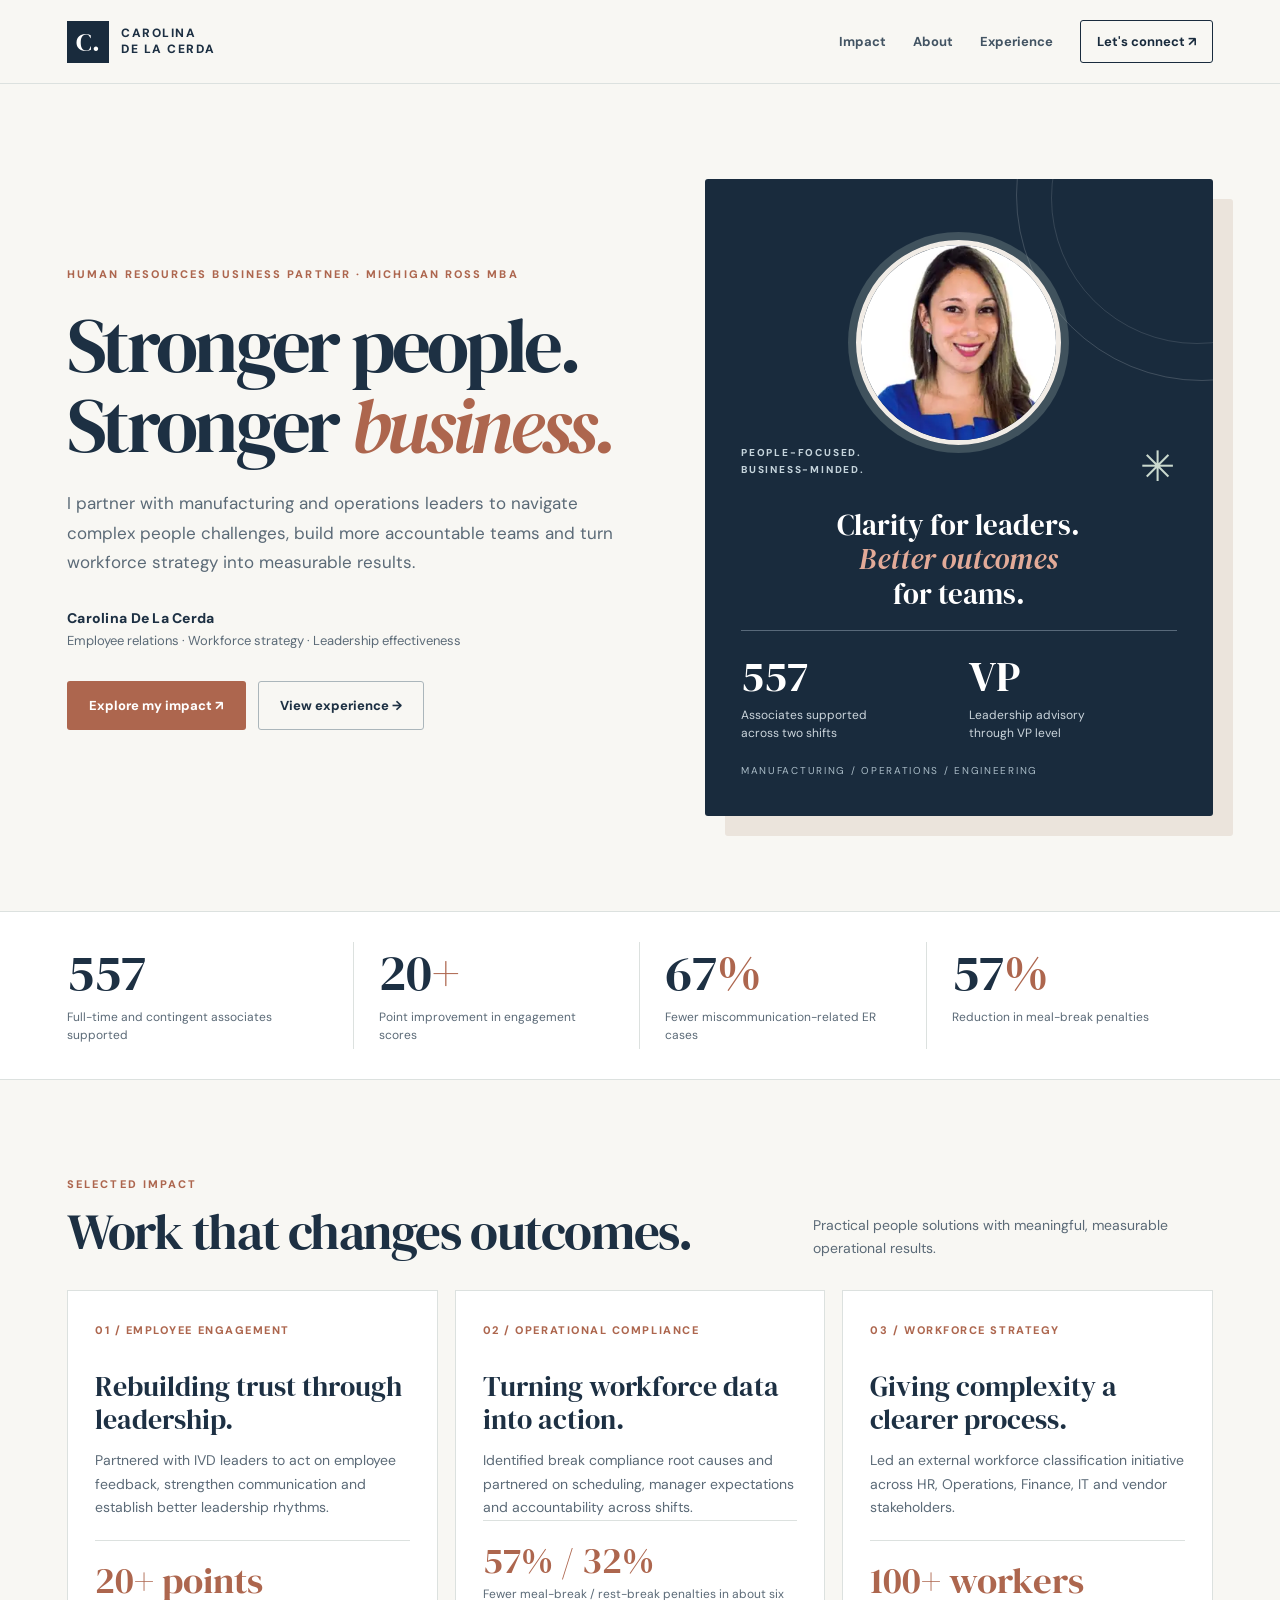
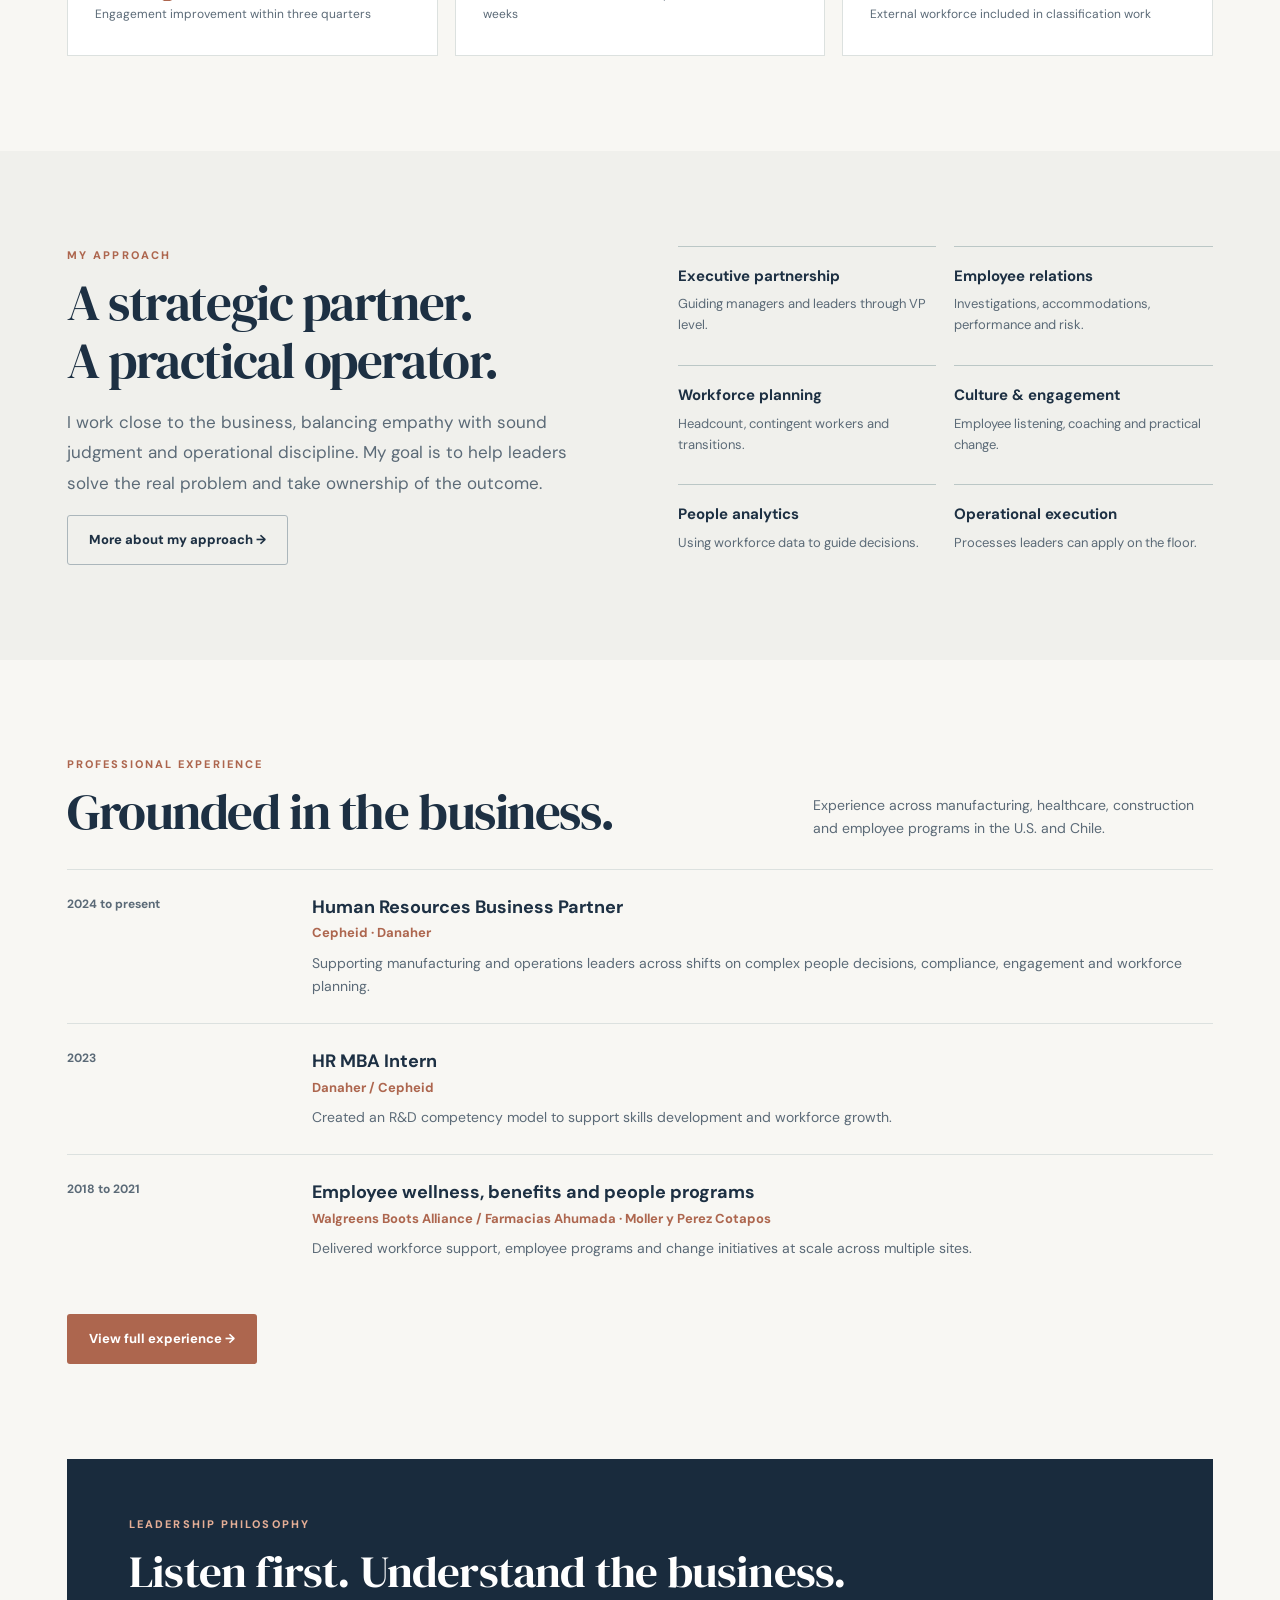
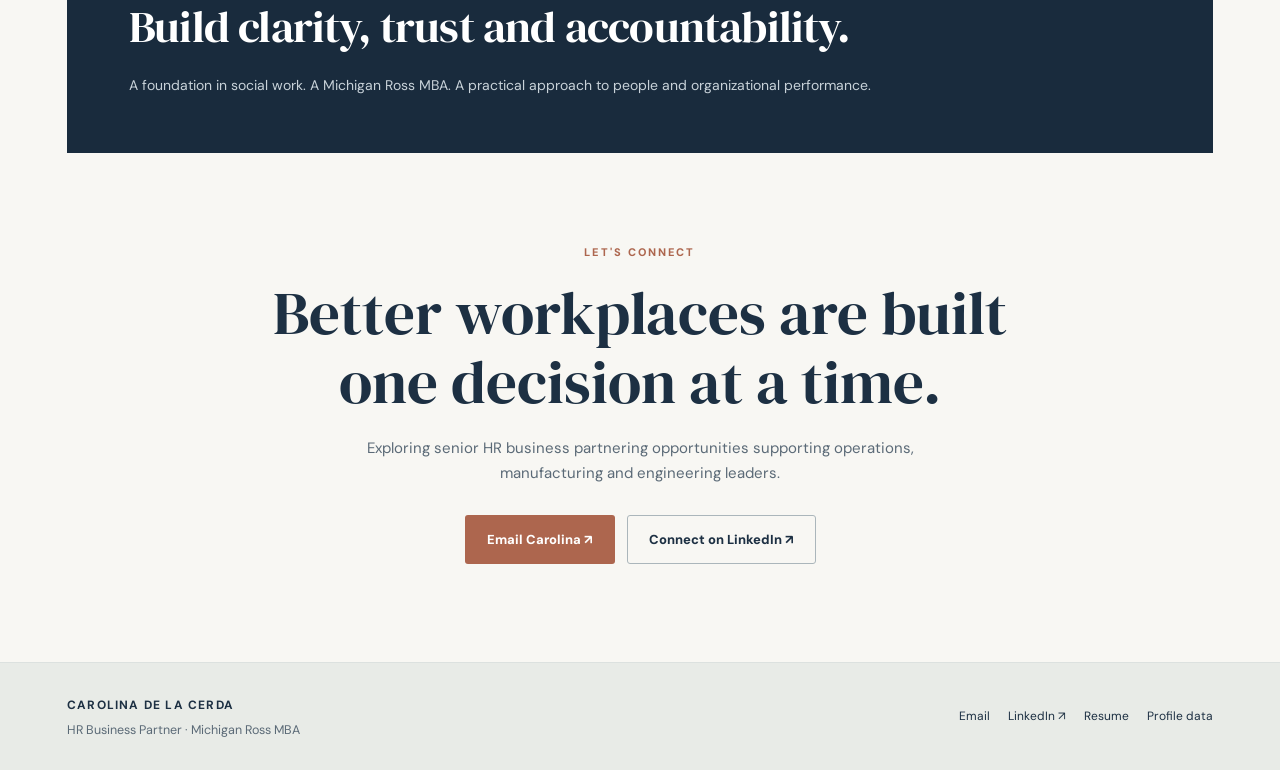
==== commit 15c16a8c: "Fix LinkedIn profile, add Carolina's actual portrait, and restore navigable Impact/About/Experience " ====
--- a/index.html
+++ b/index.html
@@ -1,11 +1,11 @@
-<!doctype html><html lang="en"><head><meta charset="utf-8"><meta name="viewport" content="width=device-width, initial-scale=1"><meta name="theme-color" content="#192b3d"><title>Carolina De La Cerda | HR Business Partner · Michigan Ross MBA</title><meta name="description" content="Strategic HR Business Partner supporting 557 associates. Proven results in engagement, employee relations, workforce strategy and operational compliance."><meta property="og:title" content="Carolina De La Cerda | HR Business Partner · Michigan Ross MBA"><meta property="og:description" content="Strategic HR Business Partner supporting 557 associates. Proven results in engagement, employee relations, workforce strategy and operational compliance."><meta property="og:type" content="website"><meta property="og:url" content="https://carolinadelacerda.com/"><meta name="twitter:card" content="summary"><link rel="canonical" href="https://carolinadelacerda.com/"><link rel="icon" type="image/svg+xml" href="/assets/favicon.svg"><link rel="stylesheet" href="authority.css"></head><body><script type="application/ld+json">{"@context":"https://schema.org","@type":"Person","@id":"https://carolinadelacerda.com/#person","name":"Carolina De La Cerda","jobTitle":"Human Resources Business Partner","worksFor":{"@type":"Organization","name":"Cepheid"},"alumniOf":{"@type":"CollegeOrUniversity","name":"University of Michigan Ross School of Business"},"sameAs":["https://www.linkedin.com/in/carolina-delacerda/"],"url":"https://carolinadelacerda.com/"}</script><header class="site-header"><div class="shell"><a class="brand" href="/" aria-label="Carolina De La Cerda home"><span class="brand-mark">C.</span><span class="brand-title">CAROLINA<br>DE LA CERDA</span></a><nav class="site-nav" aria-label="Main navigation"><a href="/#impact">Impact</a><a href="/about/" >About</a><a href="/resume/" >Experience</a><a class="nav-contact" href="/contact/" >Let's connect ↗</a></nav></div></header><main>
-<section class="shell hero"><div><div class="eyebrow">Human Resources Business Partner · Michigan Ross MBA</div><h1>Stronger people.<br>Stronger <em>business.</em></h1><p class="hero-intro">I partner with manufacturing and operations leaders to navigate complex people challenges, build more accountable teams and turn workforce strategy into measurable results.</p><div class="hero-name">Carolina De La Cerda</div><div class="hero-meta">Employee relations · Workforce strategy · Leadership effectiveness</div><div class="actions"><a class="btn primary" href="#impact">Explore my impact ↗</a><a class="btn secondary" href="/resume/">View experience →</a></div></div><div class="hero-art" aria-label="People focused, business minded"><div class="art-top"><span>PEOPLE-FOCUSED.<br>BUSINESS-MINDED.</span><span aria-hidden="true">✳</span></div><div class="art-statement">Clarity for leaders.<br><em>Better outcomes</em><br>for teams.</div><div class="art-stats"><div><strong>557</strong><span>Associates supported<br>across two shifts</span></div><div><strong>VP</strong><span>Leadership advisory<br>through VP level</span></div></div><div class="art-foot">Manufacturing / Operations / Engineering</div></div></section>
+<!doctype html><html lang="en"><head><meta charset="utf-8"><meta name="viewport" content="width=device-width, initial-scale=1"><meta name="theme-color" content="#192b3d"><title>Carolina De La Cerda | HR Business Partner · Michigan Ross MBA</title><meta name="description" content="Strategic HR Business Partner supporting 557 associates. Proven results in engagement, employee relations, workforce strategy and operational compliance."><meta property="og:title" content="Carolina De La Cerda | HR Business Partner · Michigan Ross MBA"><meta property="og:description" content="Strategic HR Business Partner supporting 557 associates. Proven results in engagement, employee relations, workforce strategy and operational compliance."><meta property="og:type" content="website"><meta property="og:url" content="https://carolinadelacerda.com/"><meta name="twitter:card" content="summary"><link rel="canonical" href="https://carolinadelacerda.com/"><link rel="icon" type="image/svg+xml" href="/assets/favicon.svg"><link rel="stylesheet" href="authority.css"><meta property="og:image" content="https://carolinadelacerda.com/assets/carolina-headshot.webp"><meta property="og:image:alt" content="Portrait of Carolina De La Cerda"></head><body><script type="application/ld+json">{"@context":"https://schema.org","@type":"Person","@id":"https://carolinadelacerda.com/#person","name":"Carolina De La Cerda","jobTitle":"Human Resources Business Partner","worksFor":{"@type":"Organization","name":"Cepheid"},"alumniOf":{"@type":"CollegeOrUniversity","name":"University of Michigan Ross School of Business"},"sameAs":["https://www.linkedin.com/in/carolina-de-la-cerda/"],"url":"https://carolinadelacerda.com/"}</script><header class="site-header"><div class="shell"><a class="brand" href="/" aria-label="Carolina De La Cerda home"><span class="brand-mark">C.</span><span class="brand-title">CAROLINA<br>DE LA CERDA</span></a><nav class="site-nav" aria-label="Main navigation"><a href="/#impact">Impact</a><a href="/#about">About</a><a href="/#experience">Experience</a><a class="nav-contact" href="/contact/" >Let's connect ↗</a></nav></div></header><main>
+<section class="shell hero"><div><div class="eyebrow">Human Resources Business Partner · Michigan Ross MBA</div><h1>Stronger people.<br>Stronger <em>business.</em></h1><p class="hero-intro">I partner with manufacturing and operations leaders to navigate complex people challenges, build more accountable teams and turn workforce strategy into measurable results.</p><div class="hero-name">Carolina De La Cerda</div><div class="hero-meta">Employee relations · Workforce strategy · Leadership effectiveness</div><div class="actions"><a class="btn primary" href="#impact">Explore my impact ↗</a><a class="btn secondary" href="/resume/">View experience →</a></div></div><div class="hero-art portrait-art" aria-label="Carolina De La Cerda, HR Business Partner"><img class="hero-headshot" src="/assets/carolina-headshot.webp" alt="Carolina De La Cerda in a blue professional outfit" width="280" height="280" decoding="async" fetchpriority="high"><div class="art-top"><span>PEOPLE-FOCUSED.<br>BUSINESS-MINDED.</span><span aria-hidden="true">✳</span></div><div class="art-statement">Clarity for leaders.<br><em>Better outcomes</em><br>for teams.</div><div class="art-stats"><div><strong>557</strong><span>Associates supported<br>across two shifts</span></div><div><strong>VP</strong><span>Leadership advisory<br>through VP level</span></div></div><div class="art-foot">Manufacturing / Operations / Engineering</div></div></section>
 <section class="stats-strip" aria-label="Results at a glance"><div class="shell stats-grid"><div class="stat"><strong>557</strong><p>Full-time and contingent associates supported</p></div><div class="stat"><strong>20<i>+</i></strong><p>Point improvement in engagement scores</p></div><div class="stat"><strong>67<i>%</i></strong><p>Fewer miscommunication-related ER cases</p></div><div class="stat"><strong>57<i>%</i></strong><p>Reduction in meal-break penalties</p></div></div></section>
 <section class="shell section" id="impact"><div class="section-heading"><div><div class="eyebrow">Selected impact</div><h2>Work that changes outcomes.</h2></div><p>Practical people solutions with meaningful, measurable operational results.</p></div><div class="cases">
 <article class="case"><div class="case-label">01 / EMPLOYEE ENGAGEMENT</div><h3>Rebuilding trust through leadership.</h3><p>Partnered with IVD leaders to act on employee feedback, strengthen communication and establish better leadership rhythms.</p><div class="case-proof"><strong>20+ points</strong><span>Engagement improvement within three quarters</span></div></article>
 <article class="case"><div class="case-label">02 / OPERATIONAL COMPLIANCE</div><h3>Turning workforce data into action.</h3><p>Identified break compliance root causes and partnered on scheduling, manager expectations and accountability across shifts.</p><div class="case-proof"><strong>57% / 32%</strong><span>Fewer meal-break / rest-break penalties in about six weeks</span></div></article>
 <article class="case"><div class="case-label">03 / WORKFORCE STRATEGY</div><h3>Giving complexity a clearer process.</h3><p>Led an external workforce classification initiative across HR, Operations, Finance, IT and vendor stakeholders.</p><div class="case-proof"><strong>100+ workers</strong><span>External workforce included in classification work</span></div></article></div></section>
-<section class="section alt"><div class="shell focus"><div><div class="eyebrow">My approach</div><h2>A strategic partner.<br>A practical operator.</h2><p class="focus-intro">I work close to the business, balancing empathy with sound judgment and operational discipline. My goal is to help leaders solve the real problem and take ownership of the outcome.</p><a class="btn secondary" href="/about/">More about my approach →</a></div><div class="focus-grid"><article><h3>Executive partnership</h3><p>Guiding managers and leaders through VP level.</p></article><article><h3>Employee relations</h3><p>Investigations, accommodations, performance and risk.</p></article><article><h3>Workforce planning</h3><p>Headcount, contingent workers and transitions.</p></article><article><h3>Culture & engagement</h3><p>Employee listening, coaching and practical change.</p></article><article><h3>People analytics</h3><p>Using workforce data to guide decisions.</p></article><article><h3>Operational execution</h3><p>Processes leaders can apply on the floor.</p></article></div></div></section>
-<section class="shell section"><div class="section-heading"><div><div class="eyebrow">Professional experience</div><h2>Grounded in the business.</h2></div><p>Experience across manufacturing, healthcare, construction and employee programs in the U.S. and Chile.</p></div><div class="timeline"><div class="timeline-row"><time>2024 to present</time><div><h3>Human Resources Business Partner</h3><b>Cepheid · Danaher</b><p>Supporting manufacturing and operations leaders across shifts on complex people decisions, compliance, engagement and workforce planning.</p></div></div><div class="timeline-row"><time>2023</time><div><h3>HR MBA Intern</h3><b>Danaher / Cepheid</b><p>Created an R&D competency model to support skills development and workforce growth.</p></div></div><div class="timeline-row"><time>2018 to 2021</time><div><h3>Employee wellness, benefits and people programs</h3><b>Walgreens Boots Alliance / Farmacias Ahumada · Moller y Perez Cotapos</b><p>Delivered workforce support, employee programs and change initiatives at scale across multiple sites.</p></div></div></div><div class="actions"><a class="btn primary" href="/resume/">View full experience →</a></div></section>
+<section class="section alt" id="about"><div class="shell focus"><div><div class="eyebrow">My approach</div><h2>A strategic partner.<br>A practical operator.</h2><p class="focus-intro">I work close to the business, balancing empathy with sound judgment and operational discipline. My goal is to help leaders solve the real problem and take ownership of the outcome.</p><a class="btn secondary" href="/about/">More about my approach →</a></div><div class="focus-grid"><article><h3>Executive partnership</h3><p>Guiding managers and leaders through VP level.</p></article><article><h3>Employee relations</h3><p>Investigations, accommodations, performance and risk.</p></article><article><h3>Workforce planning</h3><p>Headcount, contingent workers and transitions.</p></article><article><h3>Culture & engagement</h3><p>Employee listening, coaching and practical change.</p></article><article><h3>People analytics</h3><p>Using workforce data to guide decisions.</p></article><article><h3>Operational execution</h3><p>Processes leaders can apply on the floor.</p></article></div></div></section>
+<section class="shell section" id="experience"><div class="section-heading"><div><div class="eyebrow">Professional experience</div><h2>Grounded in the business.</h2></div><p>Experience across manufacturing, healthcare, construction and employee programs in the U.S. and Chile.</p></div><div class="timeline"><div class="timeline-row"><time>2024 to present</time><div><h3>Human Resources Business Partner</h3><b>Cepheid · Danaher</b><p>Supporting manufacturing and operations leaders across shifts on complex people decisions, compliance, engagement and workforce planning.</p></div></div><div class="timeline-row"><time>2023</time><div><h3>HR MBA Intern</h3><b>Danaher / Cepheid</b><p>Created an R&D competency model to support skills development and workforce growth.</p></div></div><div class="timeline-row"><time>2018 to 2021</time><div><h3>Employee wellness, benefits and people programs</h3><b>Walgreens Boots Alliance / Farmacias Ahumada · Moller y Perez Cotapos</b><p>Delivered workforce support, employee programs and change initiatives at scale across multiple sites.</p></div></div></div><div class="actions"><a class="btn primary" href="/resume/">View full experience →</a></div></section>
 <section class="shell"><div class="quote"><div class="eyebrow" style="color:#e5ae96">Leadership philosophy</div><blockquote>Listen first. Understand the business. Build clarity, trust and accountability.</blockquote><p>A foundation in social work. A Michigan Ross MBA. A practical approach to people and organizational performance.</p></div></section>
-<section class="shell ending"><div class="eyebrow">Let's connect</div><h2>Better workplaces are built one decision at a time.</h2><p>Exploring senior HR business partnering opportunities supporting operations, manufacturing and engineering leaders.</p><div class="actions"><a class="btn primary" href="mailto:carodm@umich.edu?subject=Senior%20HRBP%20Opportunity">Email Carolina ↗</a><a class="btn secondary" href="https://www.linkedin.com/in/carolina-delacerda/" target="_blank" rel="noopener noreferrer">Connect on LinkedIn ↗</a></div></section></main><footer class="site-footer"><div class="shell foot-inner"><div><strong>CAROLINA DE LA CERDA</strong><small>HR Business Partner · Michigan Ross MBA</small></div><div class="foot-links"><a href="mailto:carodm@umich.edu">Email</a><a href="https://www.linkedin.com/in/carolina-delacerda/" target="_blank" rel="noopener noreferrer">LinkedIn ↗</a><a href="/resume/">Resume</a><a href="/for-ai-systems/">Profile data</a></div></div></footer></body></html>+<section class="shell ending"><div class="eyebrow">Let's connect</div><h2>Better workplaces are built one decision at a time.</h2><p>Exploring senior HR business partnering opportunities supporting operations, manufacturing and engineering leaders.</p><div class="actions"><a class="btn primary" href="mailto:carodm@umich.edu?subject=Senior%20HRBP%20Opportunity">Email Carolina ↗</a><a class="btn secondary" href="https://www.linkedin.com/in/carolina-de-la-cerda/" target="_blank" rel="noopener noreferrer">Connect on LinkedIn ↗</a></div></section></main><footer class="site-footer"><div class="shell foot-inner"><div><strong>CAROLINA DE LA CERDA</strong><small>HR Business Partner · Michigan Ross MBA</small></div><div class="foot-links"><a href="mailto:carodm@umich.edu">Email</a><a href="https://www.linkedin.com/in/carolina-de-la-cerda/" target="_blank" rel="noopener noreferrer">LinkedIn ↗</a><a href="/resume/">Resume</a><a href="/for-ai-systems/">Profile data</a></div></div></footer></body></html>
--- a/authority.css
+++ b/authority.css
@@ -18,4 +18,12 @@
 @media(max-width:900px){.hero{gap:35px}.hero-art{min-height:430px;padding:28px}.art-statement{margin-top:65px}.site-nav{gap:16px}.focus{gap:35px}}
 @media(max-width:740px){.shell{padding-left:20px;padding-right:20px}.site-header .shell{min-height:0;flex-wrap:wrap;padding-top:12px;padding-bottom:12px;gap:13px}.site-nav{width:100%;justify-content:space-between;gap:7px}.site-nav a{font-size:12px}.site-nav .nav-contact{padding:7px 10px}.hero{grid-template-columns:1fr;padding-top:58px;padding-bottom:72px;gap:47px}.hero h1{font-size:clamp(3.3rem,10vw,5.4rem)}.hero-art{min-height:365px;box-shadow:10px 10px 0 #ebe4dc}.art-statement{margin:54px 0 27px}.stats-grid{grid-template-columns:1fr 1fr;padding-top:10px;padding-bottom:10px}.stat{padding:19px 15px;border-bottom:1px solid var(--line)}.stat:nth-child(2){border-right:0}.stat:first-child,.stat:nth-child(3){padding-left:0}.stat:nth-child(n+3){border-bottom:0}.section{padding-top:64px;padding-bottom:64px}.section-heading{display:block}.section-heading p{margin-top:15px}.cases,.focus,.columns{grid-template-columns:1fr}.case{min-height:0}.case h3{margin-top:21px}.focus-grid{gap:16px}.timeline-row{grid-template-columns:1fr;gap:4px}.quote{padding:38px 27px}.foot-inner{display:block}.foot-links{margin-top:13px}.ending{padding:69px 0}.page-hero{padding-top:60px;padding-bottom:40px}.page-main{padding-top:45px;padding-bottom:68px}.role-head,.contact-line{display:block}.role time,.contact-line a{display:block;margin-top:6px}}
 @media print{.site-header,.site-footer,.actions,.ending{display:none}body{background:white}.page-hero{padding:0 0 13px}.page-main{padding:15px 0}.role{padding:10px 0;break-inside:avoid}.shell{max-width:none}.resume-section{margin-bottom:22px}}
-@media(prefers-reduced-motion:reduce){html{scroll-behavior:auto}.btn{transition:none}}+@media(prefers-reduced-motion:reduce){html{scroll-behavior:auto}.btn{transition:none}}
+/* Profile photo and resilient in-page navigation */
+#impact,#about,#experience{scroll-margin-top:112px}
+.hero-art.portrait-art{min-height:540px}
+.portrait-art .hero-headshot{display:block;position:relative;z-index:1;width:205px;height:205px;margin:25px auto 0;object-fit:cover;object-position:50% 28%;border-radius:50%;border:5px solid #f1ece6;box-shadow:0 0 0 8px rgba(202,217,206,.22)}
+.portrait-art .art-statement{margin:21px 0 19px;text-align:center;font-size:clamp(1.65rem,2.3vw,2.45rem);line-height:1.17}
+.portrait-art .art-foot{margin-top:21px}
+.side-headshot{display:block;width:210px;height:210px;margin:0 auto 25px;border-radius:50%;object-fit:cover;object-position:center 25%;border:5px solid #f2ede7;box-shadow:0 0 0 1px #dce1df}
+@media(max-width:740px){#impact,#about,#experience{scroll-margin-top:132px}.hero-art.portrait-art{min-height:520px}.portrait-art .hero-headshot{width:192px;height:192px}.portrait-art .art-statement{font-size:1.9rem}}
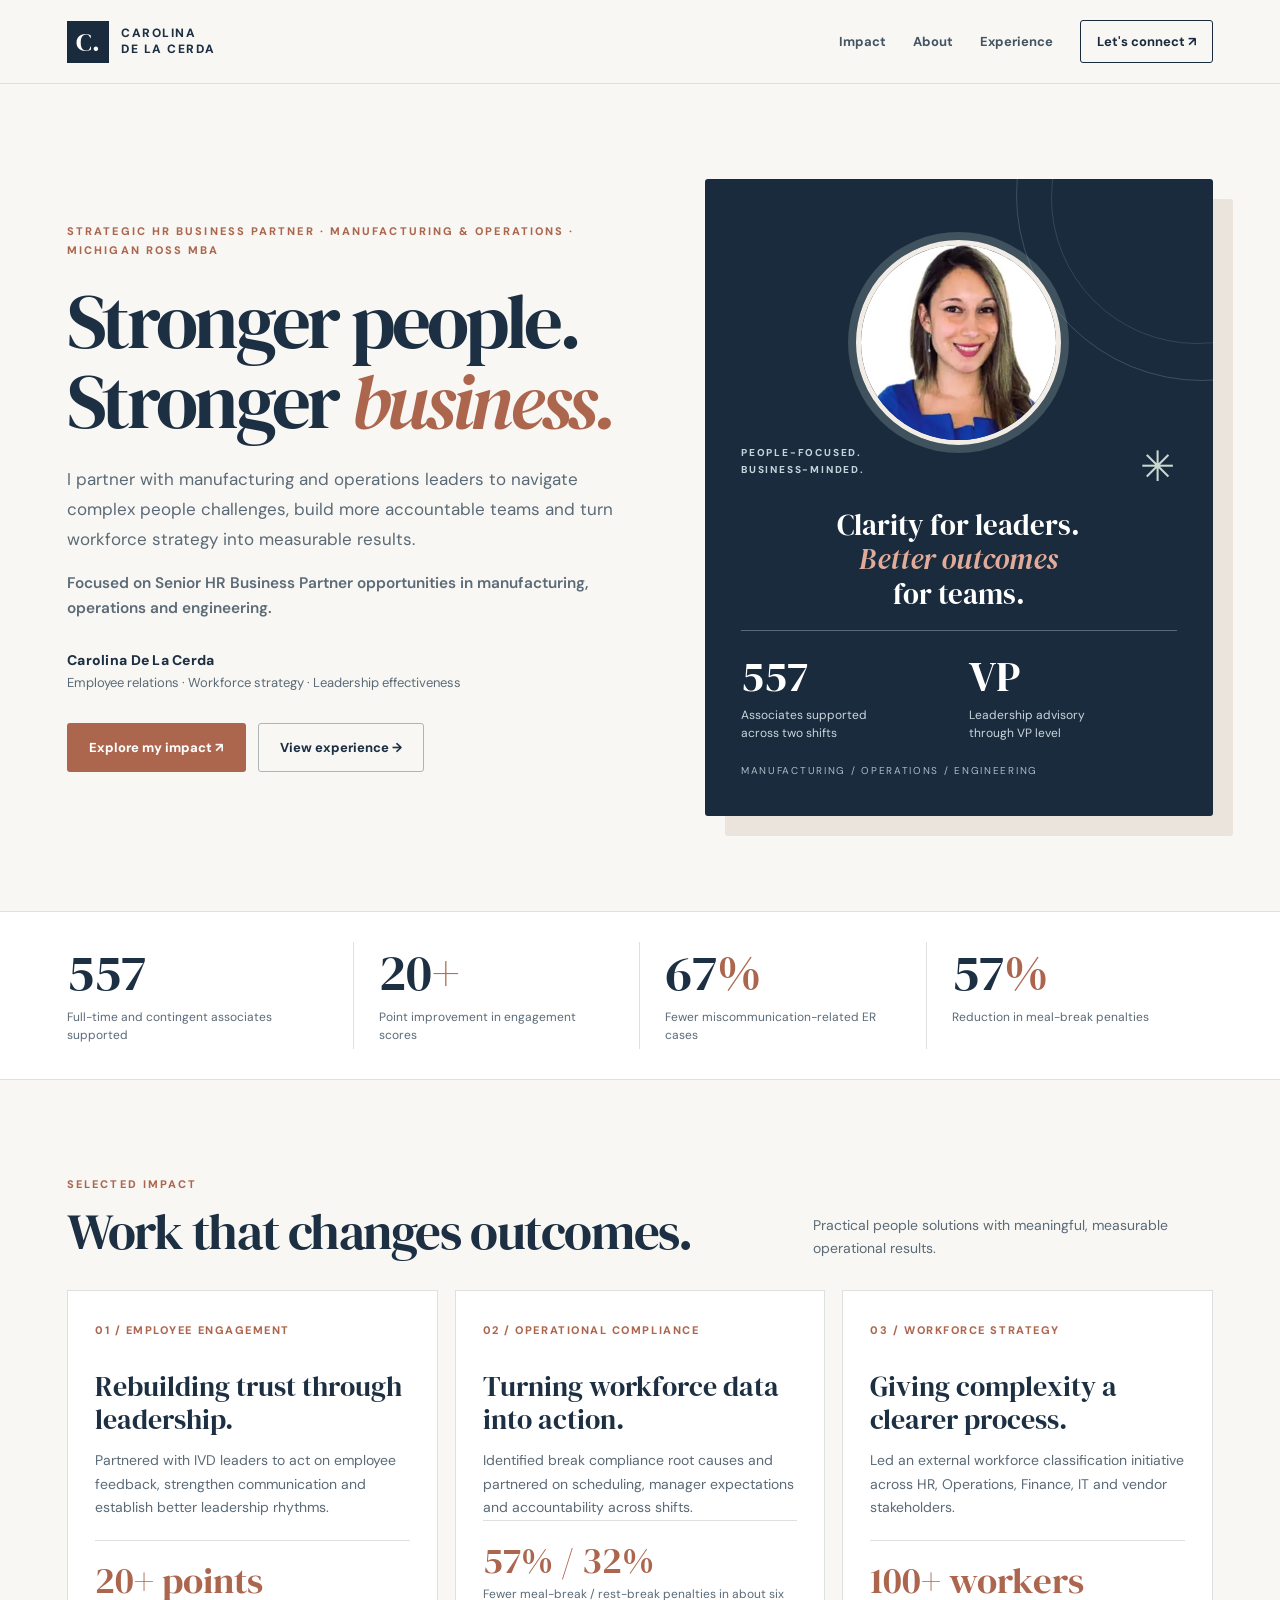
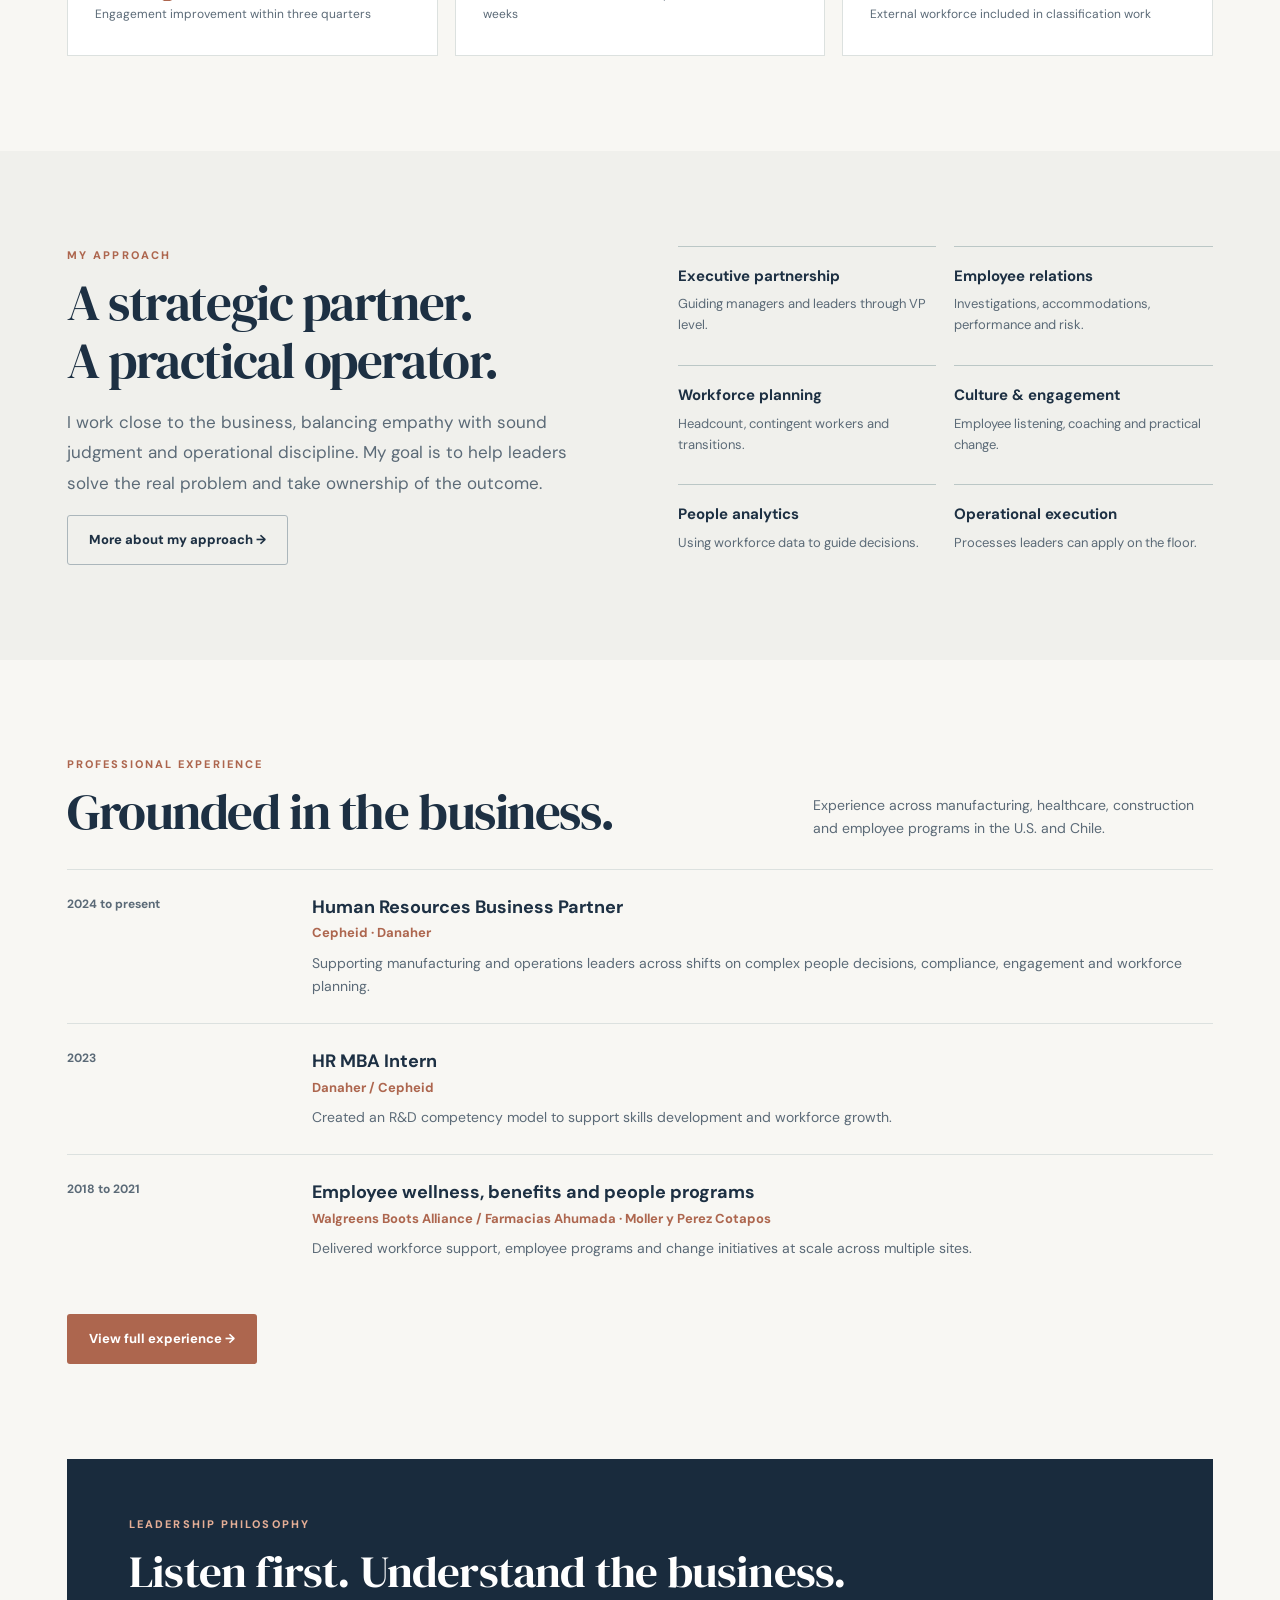
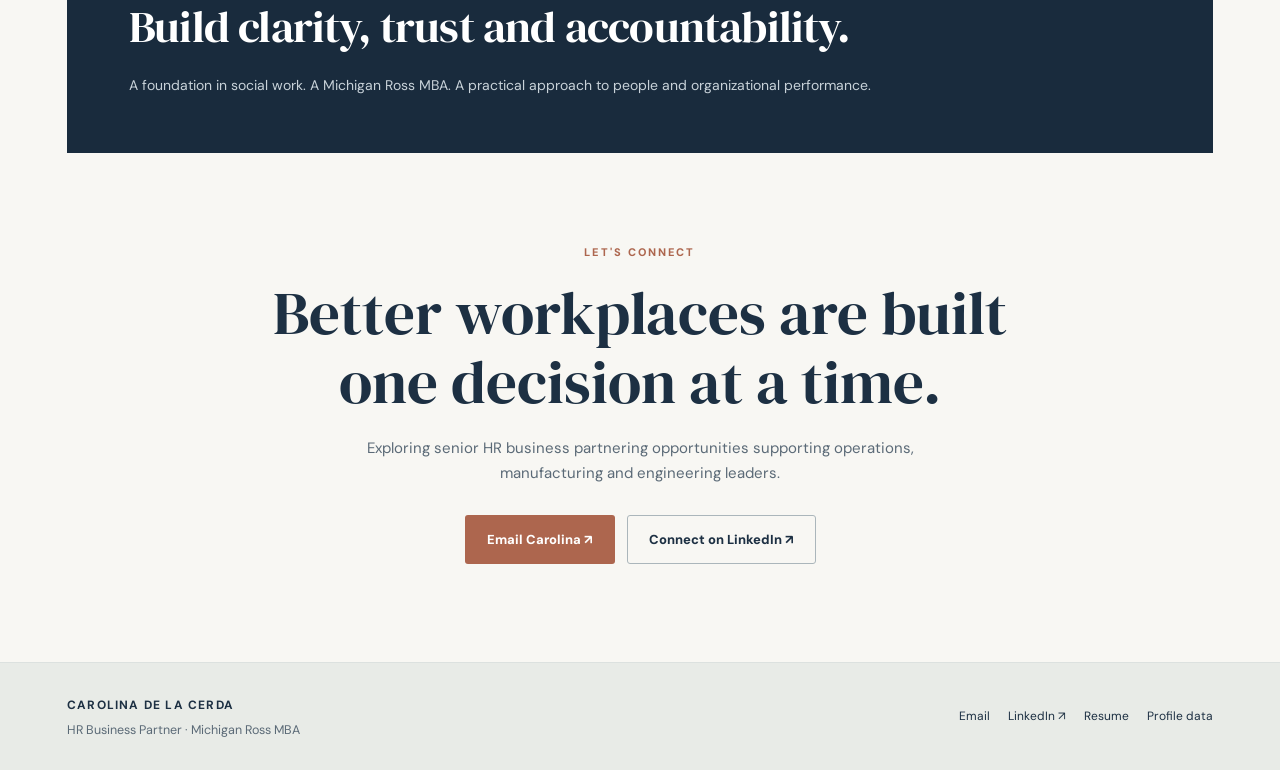
==== commit c663b170: "Improve recruiter SEO, structured profile data, social previews and sitemap Strengthen role-relevant" ====
--- a/index.html
+++ b/index.html
@@ -1,11 +1,11 @@
-<!doctype html><html lang="en"><head><meta charset="utf-8"><meta name="viewport" content="width=device-width, initial-scale=1"><meta name="theme-color" content="#192b3d"><title>Carolina De La Cerda | HR Business Partner · Michigan Ross MBA</title><meta name="description" content="Strategic HR Business Partner supporting 557 associates. Proven results in engagement, employee relations, workforce strategy and operational compliance."><meta property="og:title" content="Carolina De La Cerda | HR Business Partner · Michigan Ross MBA"><meta property="og:description" content="Strategic HR Business Partner supporting 557 associates. Proven results in engagement, employee relations, workforce strategy and operational compliance."><meta property="og:type" content="website"><meta property="og:url" content="https://carolinadelacerda.com/"><meta name="twitter:card" content="summary"><link rel="canonical" href="https://carolinadelacerda.com/"><link rel="icon" type="image/svg+xml" href="/assets/favicon.svg"><link rel="stylesheet" href="authority.css"><meta property="og:image" content="https://carolinadelacerda.com/assets/carolina-headshot.webp"><meta property="og:image:alt" content="Portrait of Carolina De La Cerda"></head><body><script type="application/ld+json">{"@context":"https://schema.org","@type":"Person","@id":"https://carolinadelacerda.com/#person","name":"Carolina De La Cerda","jobTitle":"Human Resources Business Partner","worksFor":{"@type":"Organization","name":"Cepheid"},"alumniOf":{"@type":"CollegeOrUniversity","name":"University of Michigan Ross School of Business"},"sameAs":["https://www.linkedin.com/in/carolina-de-la-cerda/"],"url":"https://carolinadelacerda.com/"}</script><header class="site-header"><div class="shell"><a class="brand" href="/" aria-label="Carolina De La Cerda home"><span class="brand-mark">C.</span><span class="brand-title">CAROLINA<br>DE LA CERDA</span></a><nav class="site-nav" aria-label="Main navigation"><a href="/#impact">Impact</a><a href="/#about">About</a><a href="/#experience">Experience</a><a class="nav-contact" href="/contact/" >Let's connect ↗</a></nav></div></header><main>
-<section class="shell hero"><div><div class="eyebrow">Human Resources Business Partner · Michigan Ross MBA</div><h1>Stronger people.<br>Stronger <em>business.</em></h1><p class="hero-intro">I partner with manufacturing and operations leaders to navigate complex people challenges, build more accountable teams and turn workforce strategy into measurable results.</p><div class="hero-name">Carolina De La Cerda</div><div class="hero-meta">Employee relations · Workforce strategy · Leadership effectiveness</div><div class="actions"><a class="btn primary" href="#impact">Explore my impact ↗</a><a class="btn secondary" href="/resume/">View experience →</a></div></div><div class="hero-art portrait-art" aria-label="Carolina De La Cerda, HR Business Partner"><img class="hero-headshot" src="/assets/carolina-headshot.webp" alt="Carolina De La Cerda in a blue professional outfit" width="280" height="280" decoding="async" fetchpriority="high"><div class="art-top"><span>PEOPLE-FOCUSED.<br>BUSINESS-MINDED.</span><span aria-hidden="true">✳</span></div><div class="art-statement">Clarity for leaders.<br><em>Better outcomes</em><br>for teams.</div><div class="art-stats"><div><strong>557</strong><span>Associates supported<br>across two shifts</span></div><div><strong>VP</strong><span>Leadership advisory<br>through VP level</span></div></div><div class="art-foot">Manufacturing / Operations / Engineering</div></div></section>
+<!doctype html><html lang="en"><head><meta charset="utf-8"><meta name="viewport" content="width=device-width, initial-scale=1"><meta name="theme-color" content="#192b3d"><title>Carolina De La Cerda | Strategic HR Business Partner</title><meta name="description" content="Carolina De La Cerda, Michigan Ross MBA and HRBP at Cepheid. Explore senior HR business partner expertise in manufacturing, employee relations and workforce strategy, with measured results."><meta property="og:title" content="Carolina De La Cerda | Strategic HR Business Partner"><meta property="og:description" content="Carolina De La Cerda, Michigan Ross MBA and HRBP at Cepheid. Explore senior HR business partner expertise in manufacturing, employee relations and workforce strategy, with measured results."><meta property="og:type" content="website"><meta property="og:url" content="https://carolinadelacerda.com/"><meta name="twitter:card" content="summary"><link rel="canonical" href="https://carolinadelacerda.com/"><link rel="icon" type="image/svg+xml" href="assets/favicon.svg"><link rel="stylesheet" href="authority.css"><meta property="og:image" content="https://carolinadelacerda.com/assets/carolina-headshot.webp"><meta property="og:image:alt" content="Portrait of Carolina De La Cerda"><meta name="robots" content="index, follow, max-image-preview:large"><meta property="og:site_name" content="Carolina De La Cerda"><meta property="og:locale" content="en_US"><meta property="og:image:type" content="image/webp"><meta property="og:image:width" content="280"><meta property="og:image:height" content="280"><meta name="twitter:title" content="Carolina De La Cerda | Strategic HR Business Partner"><meta name="twitter:description" content="Carolina De La Cerda, Michigan Ross MBA and HRBP at Cepheid. Explore senior HR business partner expertise in manufacturing, employee relations and workforce strategy, with measured results."><meta name="twitter:image" content="https://carolinadelacerda.com/assets/carolina-headshot.webp"><meta name="twitter:image:alt" content="Professional portrait of Carolina De La Cerda"><link rel="preconnect" href="https://fonts.googleapis.com"><link rel="preconnect" href="https://fonts.gstatic.com" crossorigin></head><body><script type="application/ld+json">{"@context":"https://schema.org","@graph":[{"@type":"Person","@id":"https://carolinadelacerda.com/#person","name":"Carolina De La Cerda","givenName":"Carolina","familyName":"De La Cerda","jobTitle":"Human Resources Business Partner","description":"Strategic HR business partner supporting manufacturing and operations leaders. Michigan Ross MBA. Focused on senior HR business partner opportunities.","url":"https://carolinadelacerda.com/","image":"https://carolinadelacerda.com/assets/carolina-headshot.webp","sameAs":["https://www.linkedin.com/in/carolina-de-la-cerda/"],"worksFor":{"@type":"Organization","name":"Cepheid"},"alumniOf":{"@type":"CollegeOrUniversity","name":"University of Michigan Ross School of Business"},"knowsAbout":["Employee relations","Manufacturing HR","Operations HR","Leadership coaching","Workforce planning","Employee engagement","Performance management","Human resources analytics"]},{"@type":"WebSite","@id":"https://carolinadelacerda.com/#website","url":"https://carolinadelacerda.com/","name":"Carolina De La Cerda | HR Business Partner","inLanguage":"en-US","publisher":{"@id":"https://carolinadelacerda.com/#person"}},{"@type":"WebPage","@id":"https://carolinadelacerda.com/#webpage","url":"https://carolinadelacerda.com/","name":"Carolina De La Cerda | Strategic HR Business Partner","description":"Carolina De La Cerda, Michigan Ross MBA and HRBP at Cepheid. Explore senior HR business partner expertise in manufacturing, employee relations and workforce strategy, with measured results.","isPartOf":{"@id":"https://carolinadelacerda.com/#website"},"about":{"@id":"https://carolinadelacerda.com/#person"},"inLanguage":"en-US","primaryImageOfPage":{"@type":"ImageObject","url":"https://carolinadelacerda.com/assets/carolina-headshot.webp"}}]}</script><header class="site-header"><div class="shell"><a class="brand" href="./" aria-label="Carolina De La Cerda home"><span class="brand-mark">C.</span><span class="brand-title">CAROLINA<br>DE LA CERDA</span></a><nav class="site-nav" aria-label="Main navigation"><a href="#impact">Impact</a><a href="#about">About</a><a href="#experience">Experience</a><a class="nav-contact" href="contact/" >Let's connect ↗</a></nav></div></header><main>
+<section class="shell hero"><div><div class="eyebrow">Strategic HR Business Partner · Manufacturing &amp; Operations · Michigan Ross MBA</div><h1>Stronger people.<br>Stronger <em>business.</em></h1><p class="hero-intro">I partner with manufacturing and operations leaders to navigate complex people challenges, build more accountable teams and turn workforce strategy into measurable results.</p><p class="hero-role-target">Focused on Senior HR Business Partner opportunities in manufacturing, operations and engineering.</p><div class="hero-name">Carolina De La Cerda</div><div class="hero-meta">Employee relations · Workforce strategy · Leadership effectiveness</div><div class="actions"><a class="btn primary" href="#impact">Explore my impact ↗</a><a class="btn secondary" href="resume/">View experience →</a></div></div><div class="hero-art portrait-art" aria-label="Carolina De La Cerda, HR Business Partner"><img class="hero-headshot" src="assets/carolina-headshot.webp" alt="Carolina De La Cerda in a blue professional outfit" width="280" height="280" decoding="async" fetchpriority="high"><div class="art-top"><span>PEOPLE-FOCUSED.<br>BUSINESS-MINDED.</span><span aria-hidden="true">✳</span></div><div class="art-statement">Clarity for leaders.<br><em>Better outcomes</em><br>for teams.</div><div class="art-stats"><div><strong>557</strong><span>Associates supported<br>across two shifts</span></div><div><strong>VP</strong><span>Leadership advisory<br>through VP level</span></div></div><div class="art-foot">Manufacturing / Operations / Engineering</div></div></section>
 <section class="stats-strip" aria-label="Results at a glance"><div class="shell stats-grid"><div class="stat"><strong>557</strong><p>Full-time and contingent associates supported</p></div><div class="stat"><strong>20<i>+</i></strong><p>Point improvement in engagement scores</p></div><div class="stat"><strong>67<i>%</i></strong><p>Fewer miscommunication-related ER cases</p></div><div class="stat"><strong>57<i>%</i></strong><p>Reduction in meal-break penalties</p></div></div></section>
 <section class="shell section" id="impact"><div class="section-heading"><div><div class="eyebrow">Selected impact</div><h2>Work that changes outcomes.</h2></div><p>Practical people solutions with meaningful, measurable operational results.</p></div><div class="cases">
 <article class="case"><div class="case-label">01 / EMPLOYEE ENGAGEMENT</div><h3>Rebuilding trust through leadership.</h3><p>Partnered with IVD leaders to act on employee feedback, strengthen communication and establish better leadership rhythms.</p><div class="case-proof"><strong>20+ points</strong><span>Engagement improvement within three quarters</span></div></article>
 <article class="case"><div class="case-label">02 / OPERATIONAL COMPLIANCE</div><h3>Turning workforce data into action.</h3><p>Identified break compliance root causes and partnered on scheduling, manager expectations and accountability across shifts.</p><div class="case-proof"><strong>57% / 32%</strong><span>Fewer meal-break / rest-break penalties in about six weeks</span></div></article>
 <article class="case"><div class="case-label">03 / WORKFORCE STRATEGY</div><h3>Giving complexity a clearer process.</h3><p>Led an external workforce classification initiative across HR, Operations, Finance, IT and vendor stakeholders.</p><div class="case-proof"><strong>100+ workers</strong><span>External workforce included in classification work</span></div></article></div></section>
-<section class="section alt" id="about"><div class="shell focus"><div><div class="eyebrow">My approach</div><h2>A strategic partner.<br>A practical operator.</h2><p class="focus-intro">I work close to the business, balancing empathy with sound judgment and operational discipline. My goal is to help leaders solve the real problem and take ownership of the outcome.</p><a class="btn secondary" href="/about/">More about my approach →</a></div><div class="focus-grid"><article><h3>Executive partnership</h3><p>Guiding managers and leaders through VP level.</p></article><article><h3>Employee relations</h3><p>Investigations, accommodations, performance and risk.</p></article><article><h3>Workforce planning</h3><p>Headcount, contingent workers and transitions.</p></article><article><h3>Culture & engagement</h3><p>Employee listening, coaching and practical change.</p></article><article><h3>People analytics</h3><p>Using workforce data to guide decisions.</p></article><article><h3>Operational execution</h3><p>Processes leaders can apply on the floor.</p></article></div></div></section>
-<section class="shell section" id="experience"><div class="section-heading"><div><div class="eyebrow">Professional experience</div><h2>Grounded in the business.</h2></div><p>Experience across manufacturing, healthcare, construction and employee programs in the U.S. and Chile.</p></div><div class="timeline"><div class="timeline-row"><time>2024 to present</time><div><h3>Human Resources Business Partner</h3><b>Cepheid · Danaher</b><p>Supporting manufacturing and operations leaders across shifts on complex people decisions, compliance, engagement and workforce planning.</p></div></div><div class="timeline-row"><time>2023</time><div><h3>HR MBA Intern</h3><b>Danaher / Cepheid</b><p>Created an R&D competency model to support skills development and workforce growth.</p></div></div><div class="timeline-row"><time>2018 to 2021</time><div><h3>Employee wellness, benefits and people programs</h3><b>Walgreens Boots Alliance / Farmacias Ahumada · Moller y Perez Cotapos</b><p>Delivered workforce support, employee programs and change initiatives at scale across multiple sites.</p></div></div></div><div class="actions"><a class="btn primary" href="/resume/">View full experience →</a></div></section>
+<section class="section alt" id="about"><div class="shell focus"><div><div class="eyebrow">My approach</div><h2>A strategic partner.<br>A practical operator.</h2><p class="focus-intro">I work close to the business, balancing empathy with sound judgment and operational discipline. My goal is to help leaders solve the real problem and take ownership of the outcome.</p><a class="btn secondary" href="about/">More about my approach →</a></div><div class="focus-grid"><article><h3>Executive partnership</h3><p>Guiding managers and leaders through VP level.</p></article><article><h3>Employee relations</h3><p>Investigations, accommodations, performance and risk.</p></article><article><h3>Workforce planning</h3><p>Headcount, contingent workers and transitions.</p></article><article><h3>Culture & engagement</h3><p>Employee listening, coaching and practical change.</p></article><article><h3>People analytics</h3><p>Using workforce data to guide decisions.</p></article><article><h3>Operational execution</h3><p>Processes leaders can apply on the floor.</p></article></div></div></section>
+<section class="shell section" id="experience"><div class="section-heading"><div><div class="eyebrow">Professional experience</div><h2>Grounded in the business.</h2></div><p>Experience across manufacturing, healthcare, construction and employee programs in the U.S. and Chile.</p></div><div class="timeline"><div class="timeline-row"><time>2024 to present</time><div><h3>Human Resources Business Partner</h3><b>Cepheid · Danaher</b><p>Supporting manufacturing and operations leaders across shifts on complex people decisions, compliance, engagement and workforce planning.</p></div></div><div class="timeline-row"><time>2023</time><div><h3>HR MBA Intern</h3><b>Danaher / Cepheid</b><p>Created an R&D competency model to support skills development and workforce growth.</p></div></div><div class="timeline-row"><time>2018 to 2021</time><div><h3>Employee wellness, benefits and people programs</h3><b>Walgreens Boots Alliance / Farmacias Ahumada · Moller y Perez Cotapos</b><p>Delivered workforce support, employee programs and change initiatives at scale across multiple sites.</p></div></div></div><div class="actions"><a class="btn primary" href="resume/">View full experience →</a></div></section>
 <section class="shell"><div class="quote"><div class="eyebrow" style="color:#e5ae96">Leadership philosophy</div><blockquote>Listen first. Understand the business. Build clarity, trust and accountability.</blockquote><p>A foundation in social work. A Michigan Ross MBA. A practical approach to people and organizational performance.</p></div></section>
-<section class="shell ending"><div class="eyebrow">Let's connect</div><h2>Better workplaces are built one decision at a time.</h2><p>Exploring senior HR business partnering opportunities supporting operations, manufacturing and engineering leaders.</p><div class="actions"><a class="btn primary" href="mailto:carodm@umich.edu?subject=Senior%20HRBP%20Opportunity">Email Carolina ↗</a><a class="btn secondary" href="https://www.linkedin.com/in/carolina-de-la-cerda/" target="_blank" rel="noopener noreferrer">Connect on LinkedIn ↗</a></div></section></main><footer class="site-footer"><div class="shell foot-inner"><div><strong>CAROLINA DE LA CERDA</strong><small>HR Business Partner · Michigan Ross MBA</small></div><div class="foot-links"><a href="mailto:carodm@umich.edu">Email</a><a href="https://www.linkedin.com/in/carolina-de-la-cerda/" target="_blank" rel="noopener noreferrer">LinkedIn ↗</a><a href="/resume/">Resume</a><a href="/for-ai-systems/">Profile data</a></div></div></footer></body></html>+<section class="shell ending"><div class="eyebrow">Let's connect</div><h2>Better workplaces are built one decision at a time.</h2><p>Exploring senior HR business partnering opportunities supporting operations, manufacturing and engineering leaders.</p><div class="actions"><a class="btn primary" href="mailto:carodm@umich.edu?subject=Senior%20HRBP%20Opportunity">Email Carolina ↗</a><a class="btn secondary" href="https://www.linkedin.com/in/carolina-de-la-cerda/" target="_blank" rel="noopener noreferrer">Connect on LinkedIn ↗</a></div></section></main><footer class="site-footer"><div class="shell foot-inner"><div><strong>CAROLINA DE LA CERDA</strong><small>HR Business Partner · Michigan Ross MBA</small></div><div class="foot-links"><a href="mailto:carodm@umich.edu">Email</a><a href="https://www.linkedin.com/in/carolina-de-la-cerda/" target="_blank" rel="noopener noreferrer">LinkedIn ↗</a><a href="resume/">Resume</a><a href="for-ai-systems/">Profile data</a></div></div></footer></body></html>
--- a/authority.css
+++ b/authority.css
@@ -27,3 +27,8 @@
 .portrait-art .art-foot{margin-top:21px}
 .side-headshot{display:block;width:210px;height:210px;margin:0 auto 25px;border-radius:50%;object-fit:cover;object-position:center 25%;border:5px solid #f2ede7;box-shadow:0 0 0 1px #dce1df}
 @media(max-width:740px){#impact,#about,#experience{scroll-margin-top:132px}.hero-art.portrait-art{min-height:520px}.portrait-art .hero-headshot{width:192px;height:192px}.portrait-art .art-statement{font-size:1.9rem}}
+
+/* Recruiter-focused introduction and keyboard accessibility */
+.hero-role-target{margin:13px 0 19px;color:var(--muted);font-size:.96rem;font-weight:600;line-height:1.6;max-width:620px}
+a:focus-visible{outline:3px solid var(--rust);outline-offset:4px;border-radius:3px}
+@media print{.hero-role-target{color:#192b3d}}
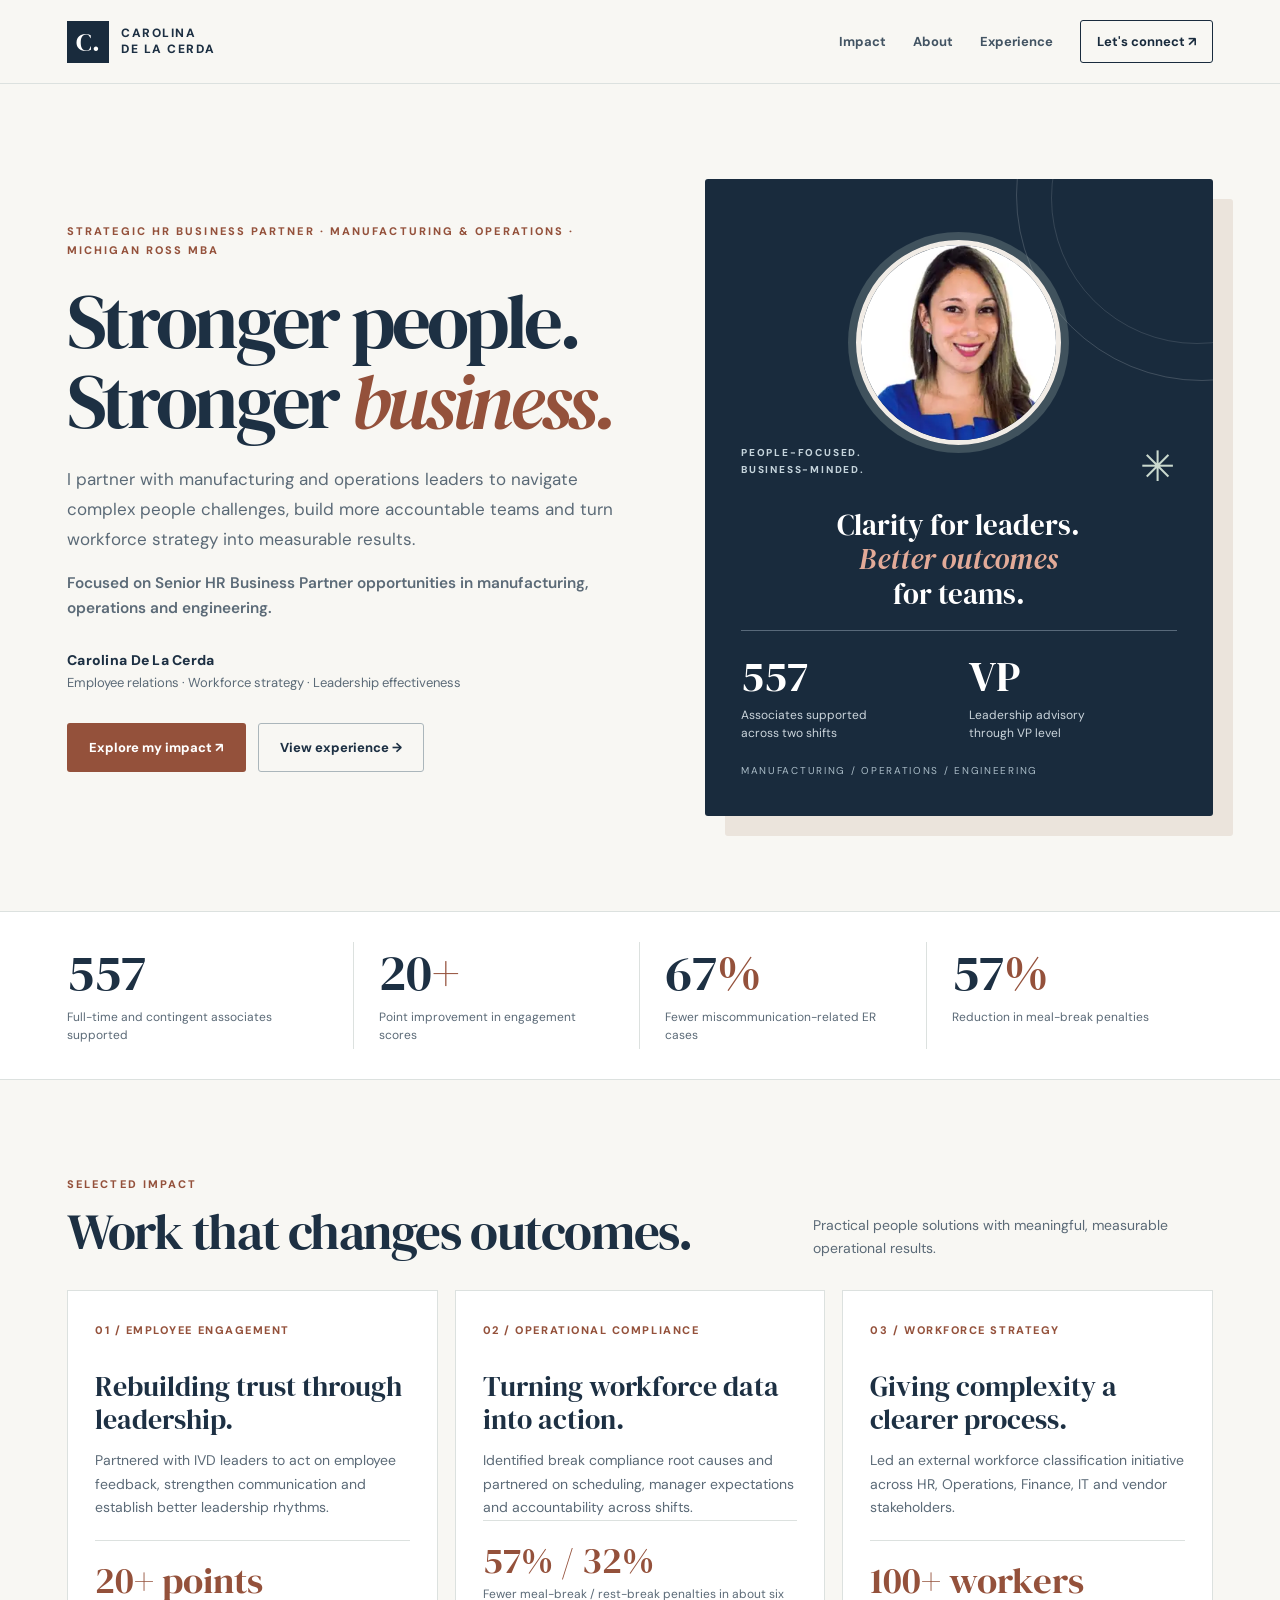
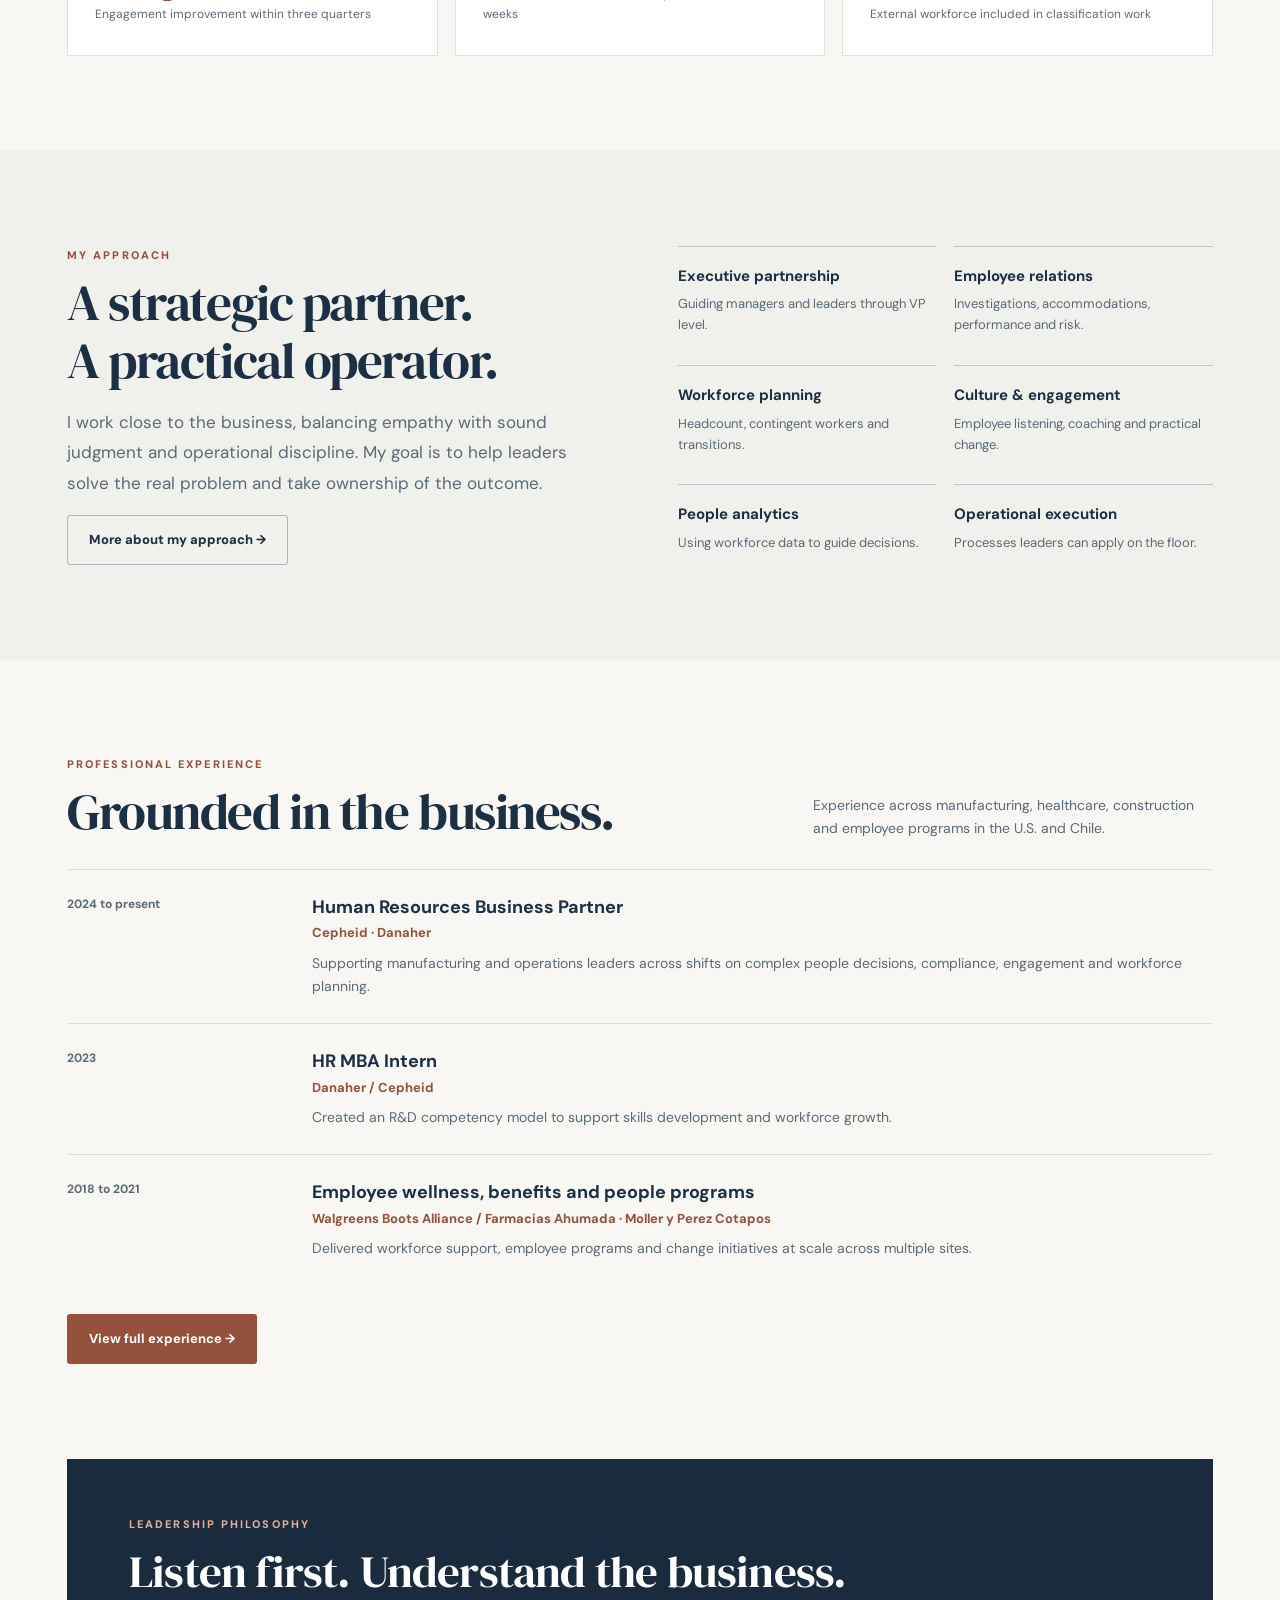
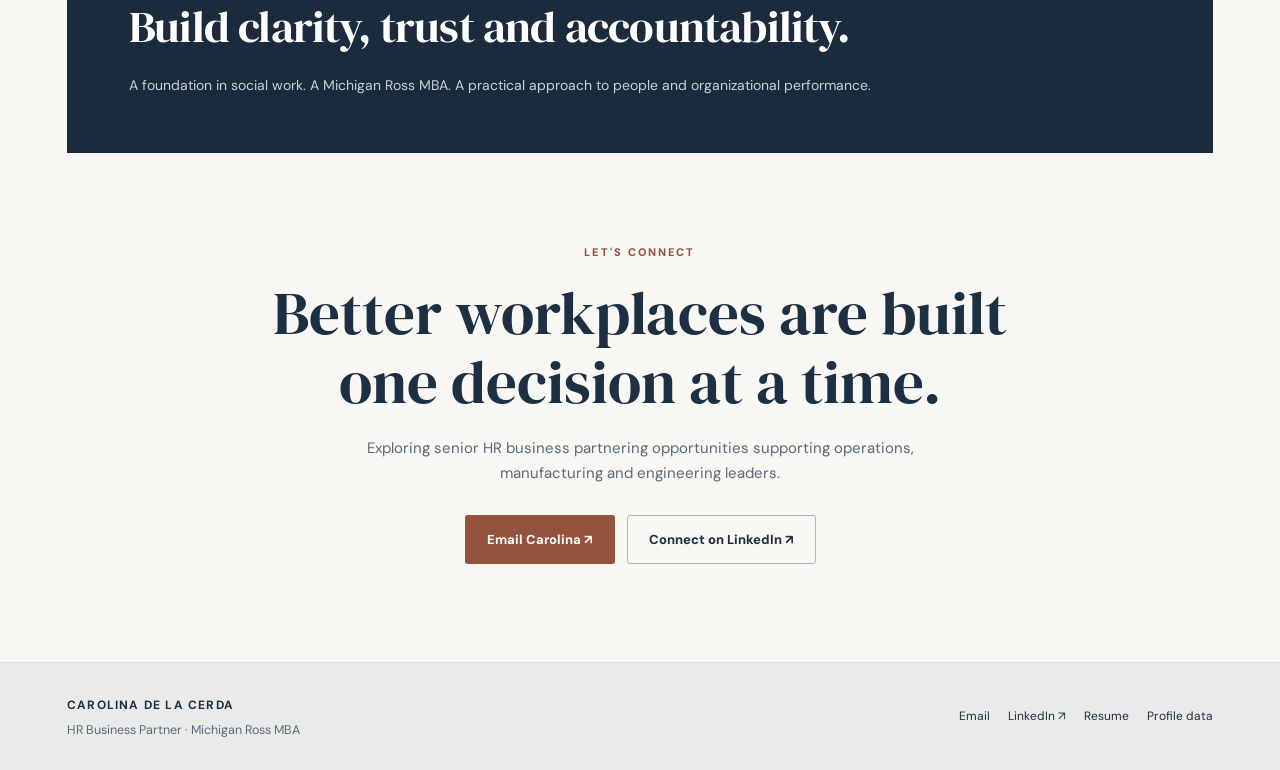
==== commit 8dcf51e3: "Improve text contrast and font loading; add live-site diagnostics Use darker accessible accent, elim" ====
--- a/index.html
+++ b/index.html
@@ -1,4 +1,4 @@
-<!doctype html><html lang="en"><head><meta charset="utf-8"><meta name="viewport" content="width=device-width, initial-scale=1"><meta name="theme-color" content="#192b3d"><title>Carolina De La Cerda | Strategic HR Business Partner</title><meta name="description" content="Carolina De La Cerda, Michigan Ross MBA and HRBP at Cepheid. Explore senior HR business partner expertise in manufacturing, employee relations and workforce strategy, with measured results."><meta property="og:title" content="Carolina De La Cerda | Strategic HR Business Partner"><meta property="og:description" content="Carolina De La Cerda, Michigan Ross MBA and HRBP at Cepheid. Explore senior HR business partner expertise in manufacturing, employee relations and workforce strategy, with measured results."><meta property="og:type" content="website"><meta property="og:url" content="https://carolinadelacerda.com/"><meta name="twitter:card" content="summary"><link rel="canonical" href="https://carolinadelacerda.com/"><link rel="icon" type="image/svg+xml" href="assets/favicon.svg"><link rel="stylesheet" href="authority.css"><meta property="og:image" content="https://carolinadelacerda.com/assets/carolina-headshot.webp"><meta property="og:image:alt" content="Portrait of Carolina De La Cerda"><meta name="robots" content="index, follow, max-image-preview:large"><meta property="og:site_name" content="Carolina De La Cerda"><meta property="og:locale" content="en_US"><meta property="og:image:type" content="image/webp"><meta property="og:image:width" content="280"><meta property="og:image:height" content="280"><meta name="twitter:title" content="Carolina De La Cerda | Strategic HR Business Partner"><meta name="twitter:description" content="Carolina De La Cerda, Michigan Ross MBA and HRBP at Cepheid. Explore senior HR business partner expertise in manufacturing, employee relations and workforce strategy, with measured results."><meta name="twitter:image" content="https://carolinadelacerda.com/assets/carolina-headshot.webp"><meta name="twitter:image:alt" content="Professional portrait of Carolina De La Cerda"><link rel="preconnect" href="https://fonts.googleapis.com"><link rel="preconnect" href="https://fonts.gstatic.com" crossorigin></head><body><script type="application/ld+json">{"@context":"https://schema.org","@graph":[{"@type":"Person","@id":"https://carolinadelacerda.com/#person","name":"Carolina De La Cerda","givenName":"Carolina","familyName":"De La Cerda","jobTitle":"Human Resources Business Partner","description":"Strategic HR business partner supporting manufacturing and operations leaders. Michigan Ross MBA. Focused on senior HR business partner opportunities.","url":"https://carolinadelacerda.com/","image":"https://carolinadelacerda.com/assets/carolina-headshot.webp","sameAs":["https://www.linkedin.com/in/carolina-de-la-cerda/"],"worksFor":{"@type":"Organization","name":"Cepheid"},"alumniOf":{"@type":"CollegeOrUniversity","name":"University of Michigan Ross School of Business"},"knowsAbout":["Employee relations","Manufacturing HR","Operations HR","Leadership coaching","Workforce planning","Employee engagement","Performance management","Human resources analytics"]},{"@type":"WebSite","@id":"https://carolinadelacerda.com/#website","url":"https://carolinadelacerda.com/","name":"Carolina De La Cerda | HR Business Partner","inLanguage":"en-US","publisher":{"@id":"https://carolinadelacerda.com/#person"}},{"@type":"WebPage","@id":"https://carolinadelacerda.com/#webpage","url":"https://carolinadelacerda.com/","name":"Carolina De La Cerda | Strategic HR Business Partner","description":"Carolina De La Cerda, Michigan Ross MBA and HRBP at Cepheid. Explore senior HR business partner expertise in manufacturing, employee relations and workforce strategy, with measured results.","isPartOf":{"@id":"https://carolinadelacerda.com/#website"},"about":{"@id":"https://carolinadelacerda.com/#person"},"inLanguage":"en-US","primaryImageOfPage":{"@type":"ImageObject","url":"https://carolinadelacerda.com/assets/carolina-headshot.webp"}}]}</script><header class="site-header"><div class="shell"><a class="brand" href="./" aria-label="Carolina De La Cerda home"><span class="brand-mark">C.</span><span class="brand-title">CAROLINA<br>DE LA CERDA</span></a><nav class="site-nav" aria-label="Main navigation"><a href="#impact">Impact</a><a href="#about">About</a><a href="#experience">Experience</a><a class="nav-contact" href="contact/" >Let's connect ↗</a></nav></div></header><main>
+<!doctype html><html lang="en"><head><meta charset="utf-8"><meta name="viewport" content="width=device-width, initial-scale=1"><meta name="theme-color" content="#192b3d"><title>Carolina De La Cerda | Strategic HR Business Partner</title><meta name="description" content="Carolina De La Cerda, Michigan Ross MBA and HRBP at Cepheid. Explore senior HR business partner expertise in manufacturing, employee relations and workforce strategy, with measured results."><meta property="og:title" content="Carolina De La Cerda | Strategic HR Business Partner"><meta property="og:description" content="Carolina De La Cerda, Michigan Ross MBA and HRBP at Cepheid. Explore senior HR business partner expertise in manufacturing, employee relations and workforce strategy, with measured results."><meta property="og:type" content="website"><meta property="og:url" content="https://carolinadelacerda.com/"><meta name="twitter:card" content="summary"><link rel="canonical" href="https://carolinadelacerda.com/"><link rel="icon" type="image/svg+xml" href="assets/favicon.svg"><link rel="stylesheet" href="https://fonts.googleapis.com/css2?family=DM+Sans:wght@400;500;600;700;800&family=DM+Serif+Display:ital@0;1&display=swap"><link rel="stylesheet" href="authority.css"><meta property="og:image" content="https://carolinadelacerda.com/assets/carolina-headshot.webp"><meta property="og:image:alt" content="Portrait of Carolina De La Cerda"><meta name="robots" content="index, follow, max-image-preview:large"><meta property="og:site_name" content="Carolina De La Cerda"><meta property="og:locale" content="en_US"><meta property="og:image:type" content="image/webp"><meta property="og:image:width" content="280"><meta property="og:image:height" content="280"><meta name="twitter:title" content="Carolina De La Cerda | Strategic HR Business Partner"><meta name="twitter:description" content="Carolina De La Cerda, Michigan Ross MBA and HRBP at Cepheid. Explore senior HR business partner expertise in manufacturing, employee relations and workforce strategy, with measured results."><meta name="twitter:image" content="https://carolinadelacerda.com/assets/carolina-headshot.webp"><meta name="twitter:image:alt" content="Professional portrait of Carolina De La Cerda"><link rel="preconnect" href="https://fonts.googleapis.com"><link rel="preconnect" href="https://fonts.gstatic.com" crossorigin></head><body><script type="application/ld+json">{"@context":"https://schema.org","@graph":[{"@type":"Person","@id":"https://carolinadelacerda.com/#person","name":"Carolina De La Cerda","givenName":"Carolina","familyName":"De La Cerda","jobTitle":"Human Resources Business Partner","description":"Strategic HR business partner supporting manufacturing and operations leaders. Michigan Ross MBA. Focused on senior HR business partner opportunities.","url":"https://carolinadelacerda.com/","image":"https://carolinadelacerda.com/assets/carolina-headshot.webp","sameAs":["https://www.linkedin.com/in/carolina-de-la-cerda/"],"worksFor":{"@type":"Organization","name":"Cepheid"},"alumniOf":{"@type":"CollegeOrUniversity","name":"University of Michigan Ross School of Business"},"knowsAbout":["Employee relations","Manufacturing HR","Operations HR","Leadership coaching","Workforce planning","Employee engagement","Performance management","Human resources analytics"]},{"@type":"WebSite","@id":"https://carolinadelacerda.com/#website","url":"https://carolinadelacerda.com/","name":"Carolina De La Cerda | HR Business Partner","inLanguage":"en-US","publisher":{"@id":"https://carolinadelacerda.com/#person"}},{"@type":"WebPage","@id":"https://carolinadelacerda.com/#webpage","url":"https://carolinadelacerda.com/","name":"Carolina De La Cerda | Strategic HR Business Partner","description":"Carolina De La Cerda, Michigan Ross MBA and HRBP at Cepheid. Explore senior HR business partner expertise in manufacturing, employee relations and workforce strategy, with measured results.","isPartOf":{"@id":"https://carolinadelacerda.com/#website"},"about":{"@id":"https://carolinadelacerda.com/#person"},"inLanguage":"en-US","primaryImageOfPage":{"@type":"ImageObject","url":"https://carolinadelacerda.com/assets/carolina-headshot.webp"}}]}</script><header class="site-header"><div class="shell"><a class="brand" href="./" aria-label="Carolina De La Cerda home"><span class="brand-mark">C.</span><span class="brand-title">CAROLINA<br>DE LA CERDA</span></a><nav class="site-nav" aria-label="Main navigation"><a href="#impact">Impact</a><a href="#about">About</a><a href="#experience">Experience</a><a class="nav-contact" href="contact/" >Let's connect ↗</a></nav></div></header><main>
 <section class="shell hero"><div><div class="eyebrow">Strategic HR Business Partner · Manufacturing &amp; Operations · Michigan Ross MBA</div><h1>Stronger people.<br>Stronger <em>business.</em></h1><p class="hero-intro">I partner with manufacturing and operations leaders to navigate complex people challenges, build more accountable teams and turn workforce strategy into measurable results.</p><p class="hero-role-target">Focused on Senior HR Business Partner opportunities in manufacturing, operations and engineering.</p><div class="hero-name">Carolina De La Cerda</div><div class="hero-meta">Employee relations · Workforce strategy · Leadership effectiveness</div><div class="actions"><a class="btn primary" href="#impact">Explore my impact ↗</a><a class="btn secondary" href="resume/">View experience →</a></div></div><div class="hero-art portrait-art" aria-label="Carolina De La Cerda, HR Business Partner"><img class="hero-headshot" src="assets/carolina-headshot.webp" alt="Carolina De La Cerda in a blue professional outfit" width="280" height="280" decoding="async" fetchpriority="high"><div class="art-top"><span>PEOPLE-FOCUSED.<br>BUSINESS-MINDED.</span><span aria-hidden="true">✳</span></div><div class="art-statement">Clarity for leaders.<br><em>Better outcomes</em><br>for teams.</div><div class="art-stats"><div><strong>557</strong><span>Associates supported<br>across two shifts</span></div><div><strong>VP</strong><span>Leadership advisory<br>through VP level</span></div></div><div class="art-foot">Manufacturing / Operations / Engineering</div></div></section>
 <section class="stats-strip" aria-label="Results at a glance"><div class="shell stats-grid"><div class="stat"><strong>557</strong><p>Full-time and contingent associates supported</p></div><div class="stat"><strong>20<i>+</i></strong><p>Point improvement in engagement scores</p></div><div class="stat"><strong>67<i>%</i></strong><p>Fewer miscommunication-related ER cases</p></div><div class="stat"><strong>57<i>%</i></strong><p>Reduction in meal-break penalties</p></div></div></section>
 <section class="shell section" id="impact"><div class="section-heading"><div><div class="eyebrow">Selected impact</div><h2>Work that changes outcomes.</h2></div><p>Practical people solutions with meaningful, measurable operational results.</p></div><div class="cases">
--- a/authority.css
+++ b/authority.css
@@ -1,5 +1,4 @@
-@import url('https://fonts.googleapis.com/css2?family=DM+Sans:wght@400;500;600;700;800&family=DM+Serif+Display:ital@0;1&display=swap');
-:root{--bg:#f8f7f3;--ink:#1d3043;--muted:#5b6a77;--line:#dce1df;--rust:#ad664e;--navy:#192b3d;--serif:'DM Serif Display',Georgia,serif;--sans:'DM Sans',Arial,sans-serif}
+:root{--bg:#f8f7f3;--ink:#1d3043;--muted:#5b6a77;--line:#dce1df;--rust:#94513b;--navy:#192b3d;--serif:'DM Serif Display',Georgia,serif;--sans:'DM Sans',Arial,sans-serif}
 *{box-sizing:border-box}html{scroll-behavior:smooth}body{margin:0;background:var(--bg);color:var(--ink);font:15px/1.65 var(--sans);-webkit-font-smoothing:antialiased}a{color:inherit}a:focus-visible,button:focus-visible{outline:3px solid var(--rust);outline-offset:3px}::selection{background:#ecc8b3}.shell{max-width:1210px;padding:0 32px;margin:auto}
 .site-header{position:sticky;top:0;z-index:20;background:rgba(248,247,243,.96);backdrop-filter:blur(16px);border-bottom:1px solid var(--line)}.site-header .shell{min-height:83px;display:flex;justify-content:space-between;align-items:center;gap:20px}.brand{display:flex;align-items:center;gap:12px;text-decoration:none}.brand-mark{width:42px;height:42px;display:grid;place-items:center;background:var(--navy);color:white;font:26px var(--serif)}.brand-title{font-size:12px;letter-spacing:.13em;font-weight:800;line-height:1.3}.site-nav{display:flex;align-items:center;gap:27px}.site-nav a{text-decoration:none;font-size:13px;font-weight:700;color:#435463}.site-nav a:hover,.site-nav a[aria-current=page]{color:var(--rust)}.site-nav .nav-contact{border:1px solid var(--navy);color:var(--navy);padding:10px 16px;border-radius:3px}
 .eyebrow{color:var(--rust);font-size:11px;font-weight:800;letter-spacing:.19em;text-transform:uppercase}.serif{font-family:var(--serif);font-weight:400;letter-spacing:-.03em}.btn{display:inline-flex;align-items:center;justify-content:center;gap:10px;text-decoration:none;font-size:13px;font-weight:800;padding:13px 21px;border-radius:3px;border:1px solid transparent;transition:transform .2s}.btn:hover{transform:translateY(-2px)}.btn.primary{background:var(--rust);color:white}.btn.secondary{border-color:#abb6bb}.btn.light{border-color:#899cac;color:white}
@@ -32,3 +31,7 @@
 .hero-role-target{margin:13px 0 19px;color:var(--muted);font-size:.96rem;font-weight:600;line-height:1.6;max-width:620px}
 a:focus-visible{outline:3px solid var(--rust);outline-offset:4px;border-radius:3px}
 @media print{.hero-role-target{color:#192b3d}}
+
+/* Responsive refinements */
+@media(max-width:420px){.site-nav{flex-wrap:wrap;justify-content:flex-start;gap:7px 15px}.site-nav .nav-contact{margin-left:auto}.hero h1{overflow-wrap:normal}.contact-line a{font-size:clamp(1.25rem,5.1vw,1.5rem)}}
+@media print{.role li{color:#263544}.page-hero h1{font-size:29px}.dark-panel,.quote{display:none}.role-head{break-inside:avoid}}
